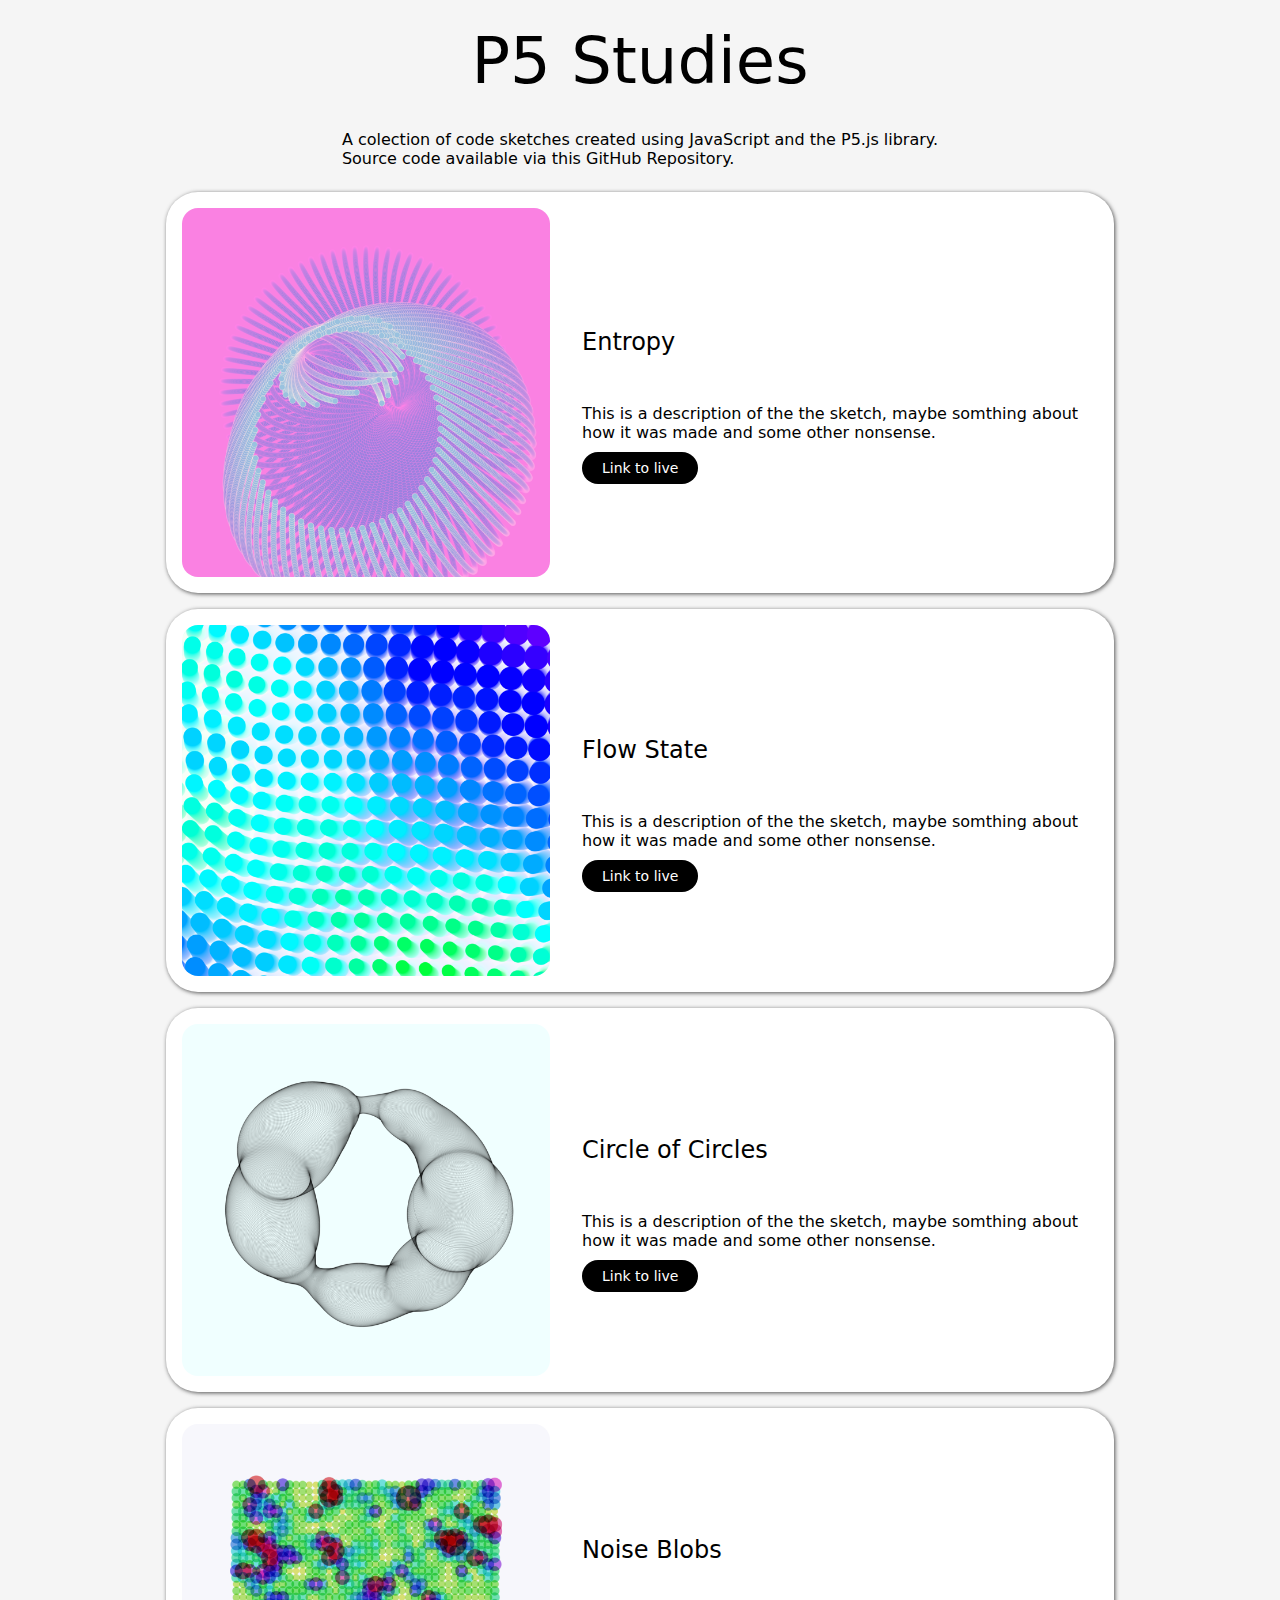
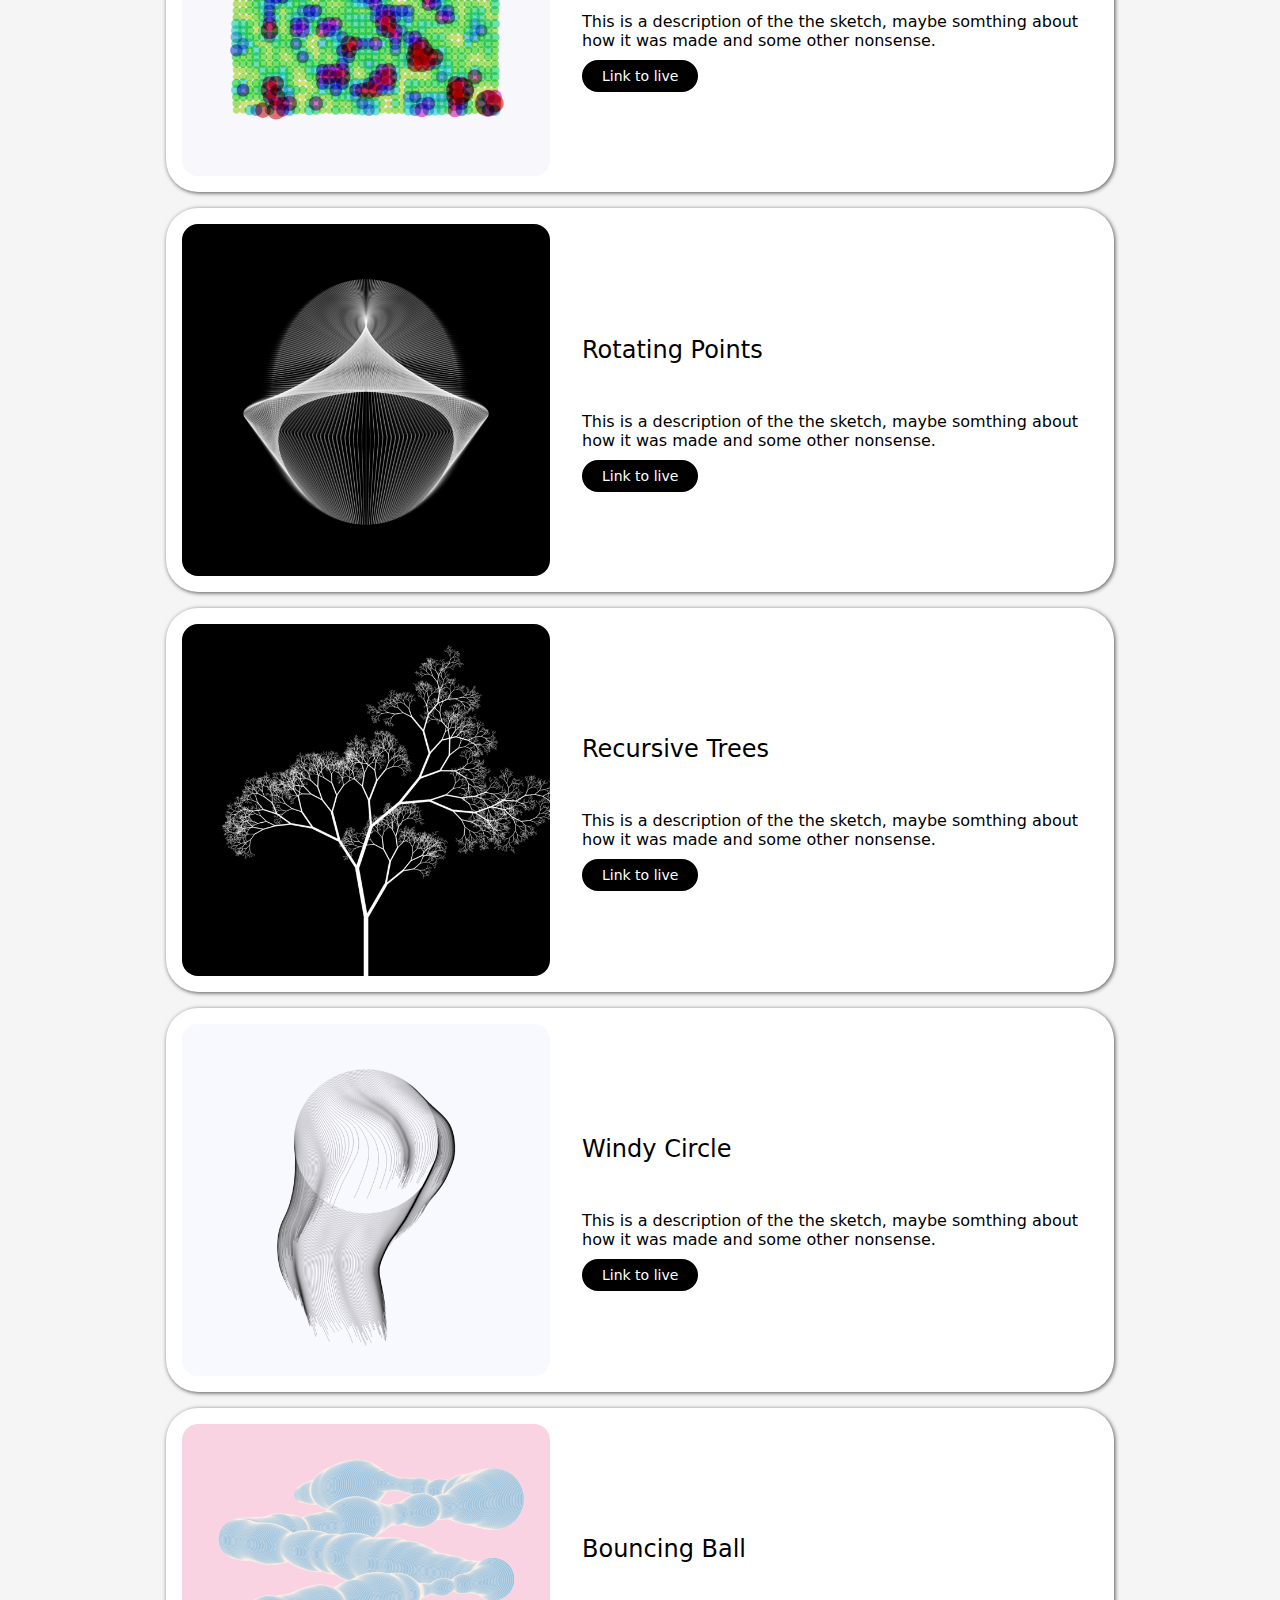
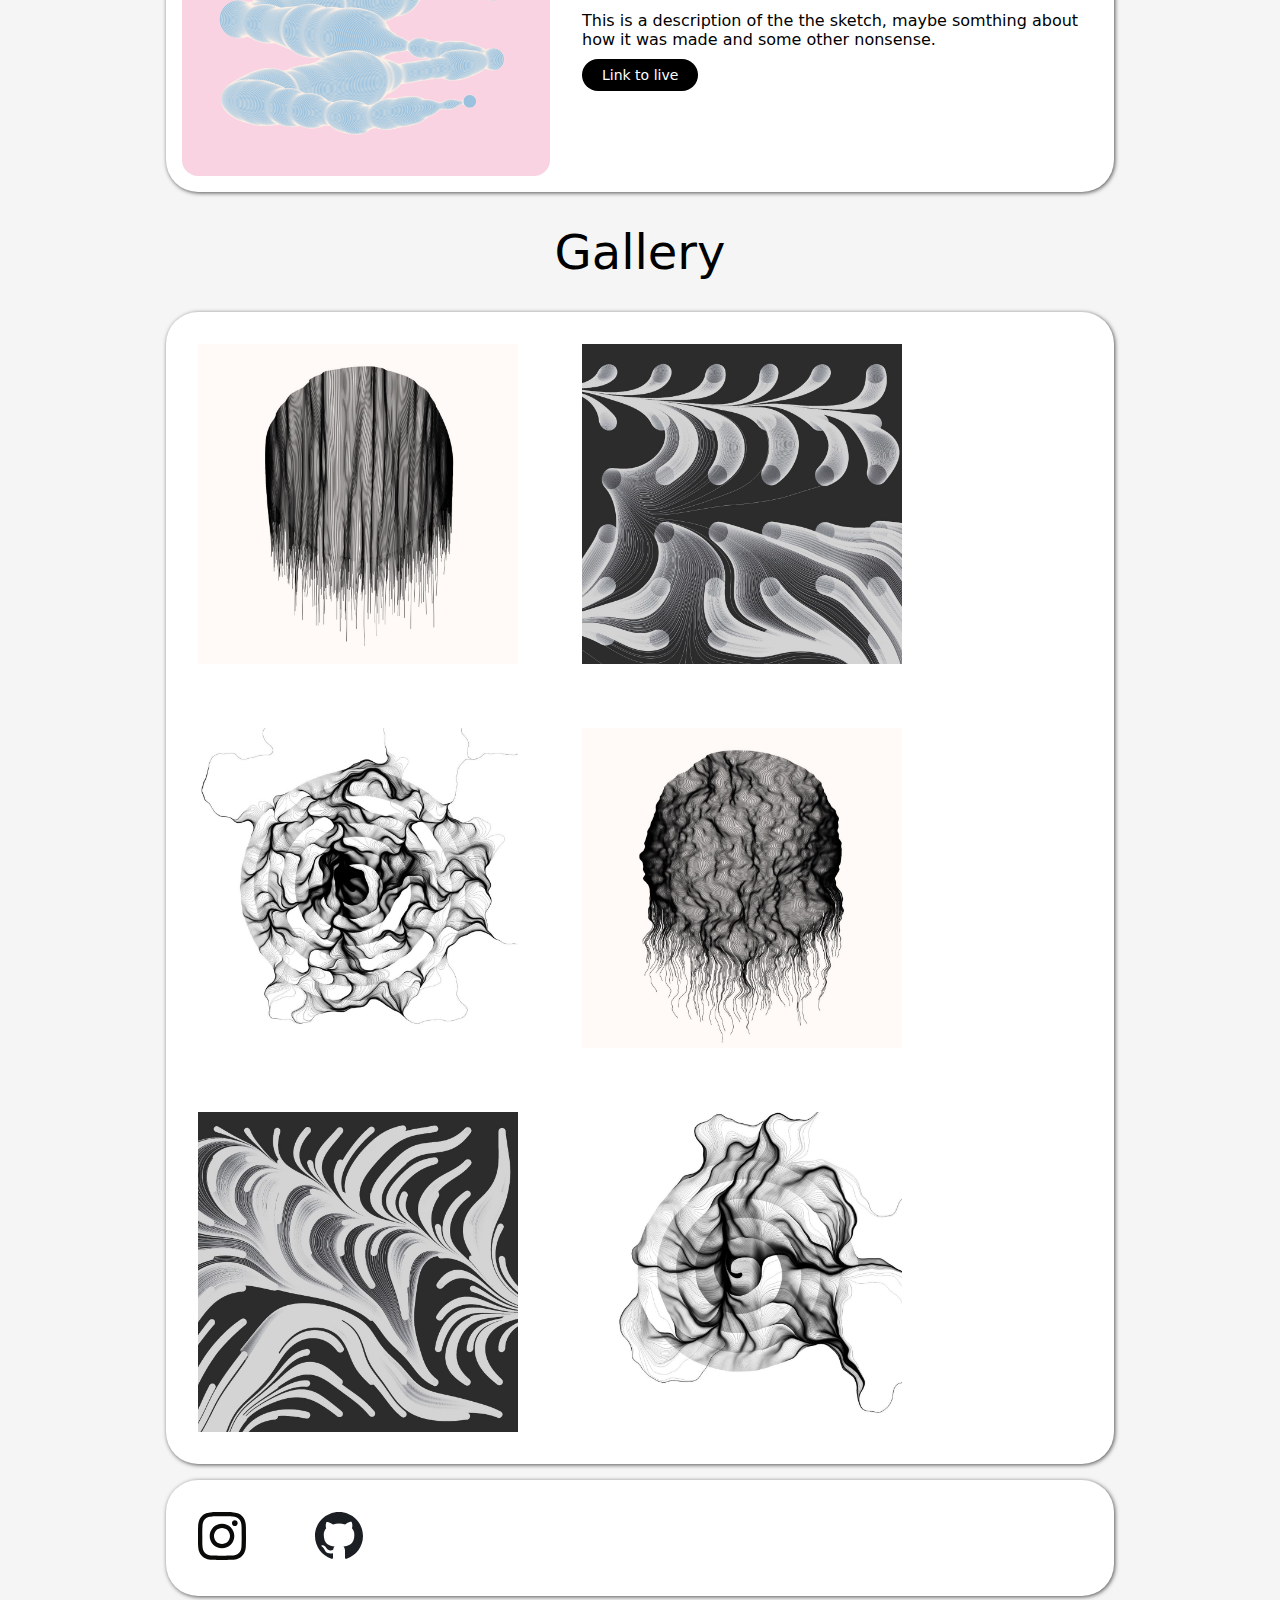
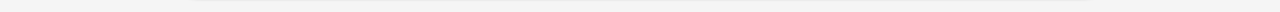
==== index.html @ 68aeca43 "create new sketch and ammend others" ====
<!DOCTYPE html>
<html lang="en">
<head>
    <meta charset="UTF-8">
    <meta http-equiv="X-UA-Compatible" content="IE=edge">
    <meta name="viewport" content="width=device-width, initial-scale=1.0">
    <link rel="stylesheet" href="style.css">
    <title>P5 Sketches</title>
</head>
<body>

    
    <h1>P5 Studies</h1>
    
    <p>A colection of code sketches created using JavaScript and the P5.js library.<br>
    Source code available via this GitHub Repository. </p>
   
    <main>
        <img id="hero-img" src="./images/download.png" alt="">
        <div class="sketch-description">
                <h2>Entropy</h2>
                <p>
                    This is a description of the the sketch, maybe somthing about how it was made and some other nonsense.
                </p>
                <a class="sketch-link" href="gravity/index.html" >Link to live </a>
        </div>
    </main>

    <main>
        <img id="hero-img" src="./images/download (2).png" alt="">
        <div class="sketch-description">
                <h2>Flow State</h2>
                <p>
                    This is a description of the the sketch, maybe somthing about how it was made and some other nonsense.
                </p>
                <a class="sketch-link" href="sea-of-spots/index.html" >Link to live </a>
        </div>
    </main>

    <main>
        <img id="hero-img" src="./images/download (8).png" alt="">
        <div class="sketch-description">
            <h2>Circle of Circles</h2>
            <p>
                This is a description of the the sketch, maybe somthing about how it was made and some other nonsense.
            </p>
            <a class="sketch-link" href="circle of circles/index.html">Link to live </a>
        </div>
    </main>

    <main>
        <img id="hero-img" src="./images/download (3).png" alt="">
        <div class="sketch-description">
            <h2>Noise Blobs</h2>
            <p>
                This is a description of the the sketch, maybe somthing about how it was made and some other nonsense.
            </p>
            <a class="sketch-link" href="colorful-noise-blobs/index.html">Link to live </a>
        </div>
    </main>

    <main>
        <img id="hero-img" src="./images/download (4).png" alt="">
        <div class="sketch-description">
            <h2>Rotating Points</h2>
            <p>
                This is a description of the the sketch, maybe somthing about how it was made and some other nonsense.
            </p>
            <a class="sketch-link" href="newthing/index.html">Link to live </a>
        </div>
    </main>

    <main>
        <img id="hero-img" src="./images/download (5).png" alt="">
        <div class="sketch-description">
            <h2>Recursive Trees</h2>
            <p>
                This is a description of the the sketch, maybe somthing about how it was made and some other nonsense.
            </p>
            <a class="sketch-link" href="recursion/index.html">Link to live </a>
        </div>
    </main>

    <main>
        <img id="hero-img" src="./images/download (6).png" alt="">
        <div class="sketch-description">
            <h2>Windy Circle</h2>
            <p>
                This is a description of the the sketch, maybe somthing about how it was made and some other nonsense.
            </p>
            <a class="sketch-link" href="windy circle/index.html">Link to live </a>
        </div>
    </main>

    <main>
        <img id="hero-img" src="./images/download (7).png" alt="">
        <div class="sketch-description">
            <h2>Bouncing Ball</h2>
            <p>
                This is a description of the the sketch, maybe somthing about how it was made and some other nonsense.
            </p>
            <a class="sketch-link" href="bouncing-ball/index.html">Link to live </a>
        </div>
    </main>

    <h2 style="font-size: 3em; margin: 0.5em;">Gallery</h2>
    <main id="gallery">
        
        <img class="gallery-img" src="./images/7.jpg" alt="">
        <img class="gallery-img" src="./images/2.jpg" alt="">
        <img class="gallery-img" src="./images/8.jpg" alt="">
        <img class="gallery-img" src="./images/5.jpg" alt="">
        <img class="gallery-img" src="./images/1.jpg" alt="">
        <img class="gallery-img" src="./images/9.jpg" alt="">
        
    </main>

    <main>
        <div id="social-links">
            <img src = "images/insta.svg" onclick="window.location.href='https://www.instagram.com/end.shape';">
            <img src = "images/github.svg" onclick="window.location.href='https://github.com/FisherTom';">
        </div>
    </main>
        
</html>
---- style.css ----
html, body {
  font-family: system-ui, -apple-system, BlinkMacSystemFont, 'Segoe UI', Roboto, Oxygen, Ubuntu, Cantarell, 'Open Sans', 'Helvetica Neue', sans-serif;
  background-color: whitesmoke;
  display: flex;
  flex-direction: column;
  align-items: center;
  box-sizing: border-box;
}

h1{
  font-size: 4em;
  margin: 0.25em;
  font-weight: normal;
}

h2{
  font-weight: lighter;
  font-size: x-large;
  margin-bottom: 2em;
}

header{
display: flex;
flex-direction: column;
align-items: center;
text-align: center;
}

main{
  flex: 1;
  display: flex;
  align-items: center;
  flex-wrap: wrap;
  background-color: rgb(255, 255, 255);
  margin: 0.5em;
  border-radius: 2em;
  width: 75%;
  box-shadow: 1px 1px 4px 0px #535353;
}

main:hover{
  box-shadow: 3px 3px 8px 0px #535353;
}

.sketch-description{
margin: 1em;
flex: 1;
min-width: 150px;
}

#page-intro{
margin: 2em;
}

.gallery-img{
  width: 20em;
  /* margin: 3em; */
}

#hero-img{
width: 23em;
border-radius: 1em;
margin: 1em;
}

#gallery>img{
  margin: 2em;
}

#sketch-menu{
  margin: 3em;
  margin-left: 0;
}

.sketch-menu-item, a{
  font-size: x-large;
  font-weight: 300;
  text-decoration: none;
  color: black
}

.sketch-menu-item{
  text-decoration: none;
  color: rgb(255, 0, 221)
}

#social-links>img{
  width: 3em;
  margin: 2em;
}

.sketch-link {
  padding: 8px;
  padding-right: 20px;
  padding-left: 20px;
  border-radius: 20px;

  color: #ffffff;
  font-size: 14px;
  background: #000000;
  text-decoration: none;
  margin-top: 20px;
}

.sketch-link:hover {
  background: #ff14ff;
  border-color: #ff14ff ;
  text-decoration: none;
}
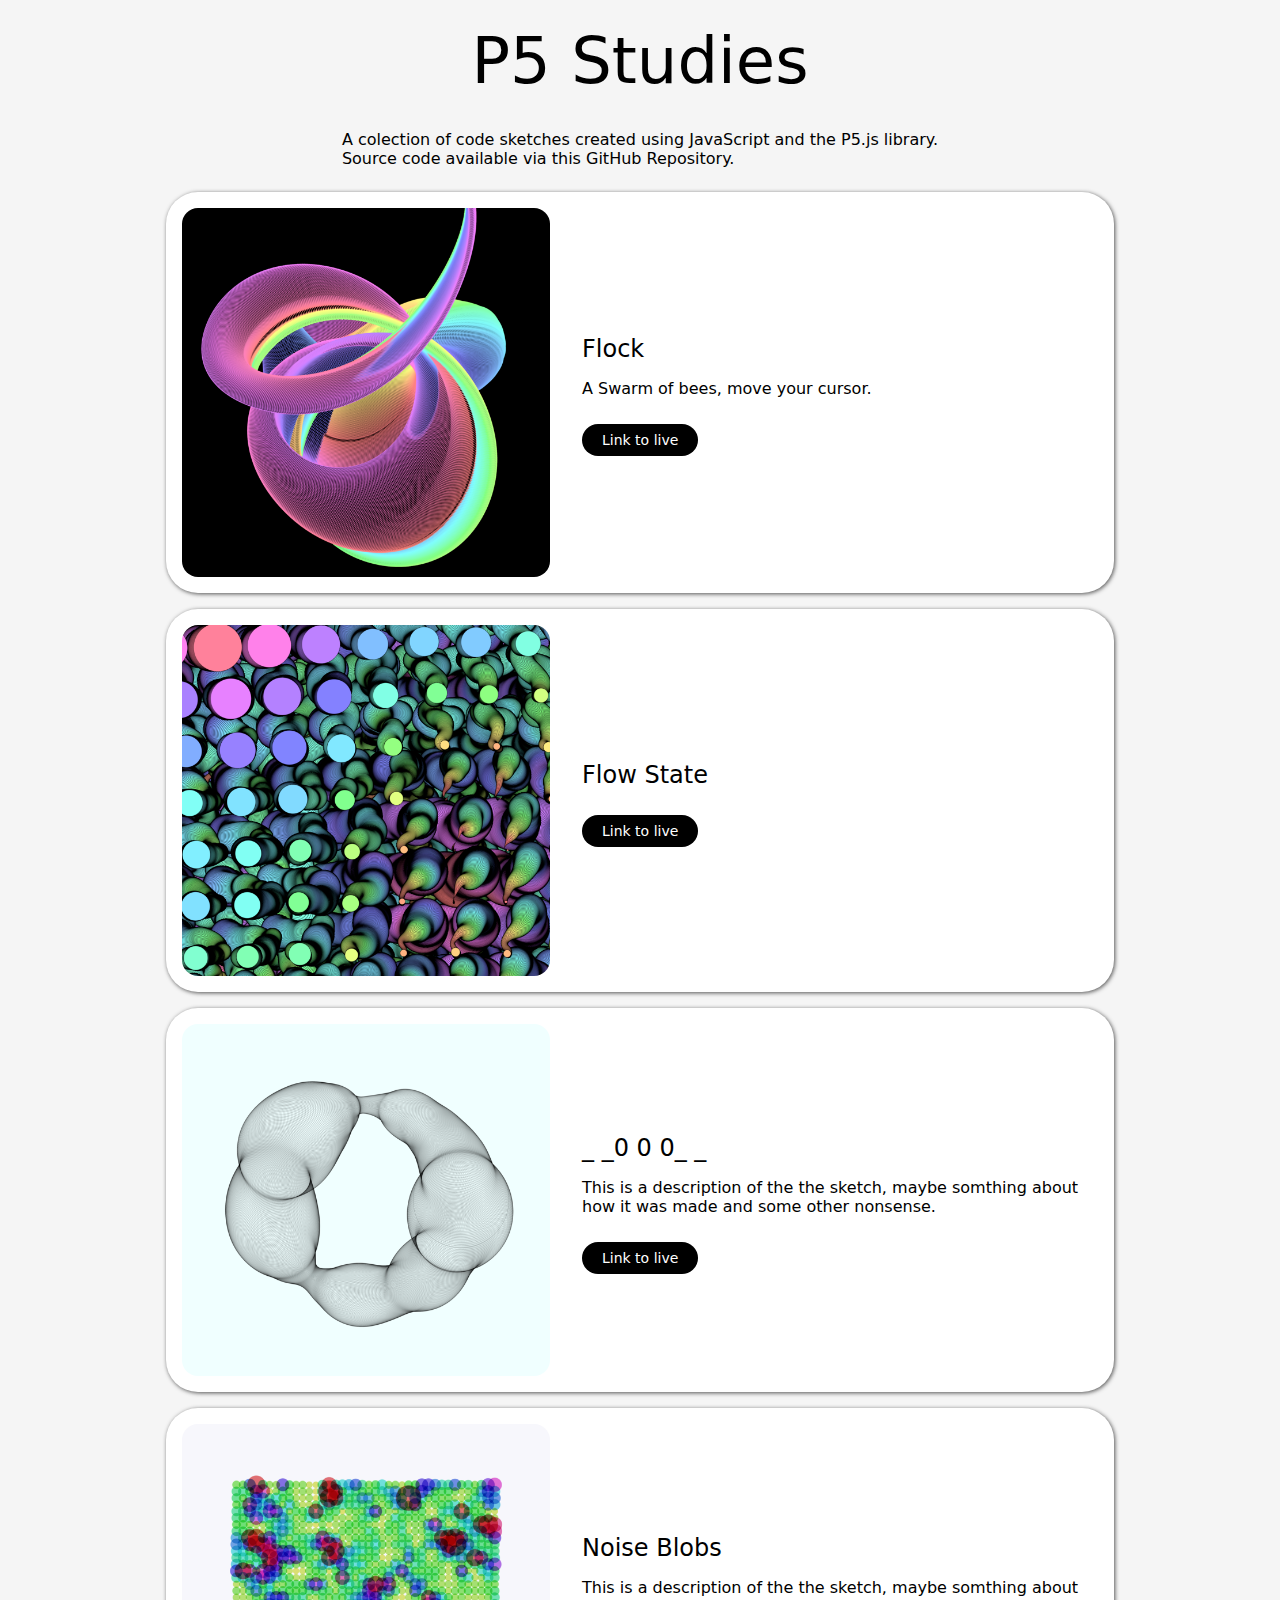
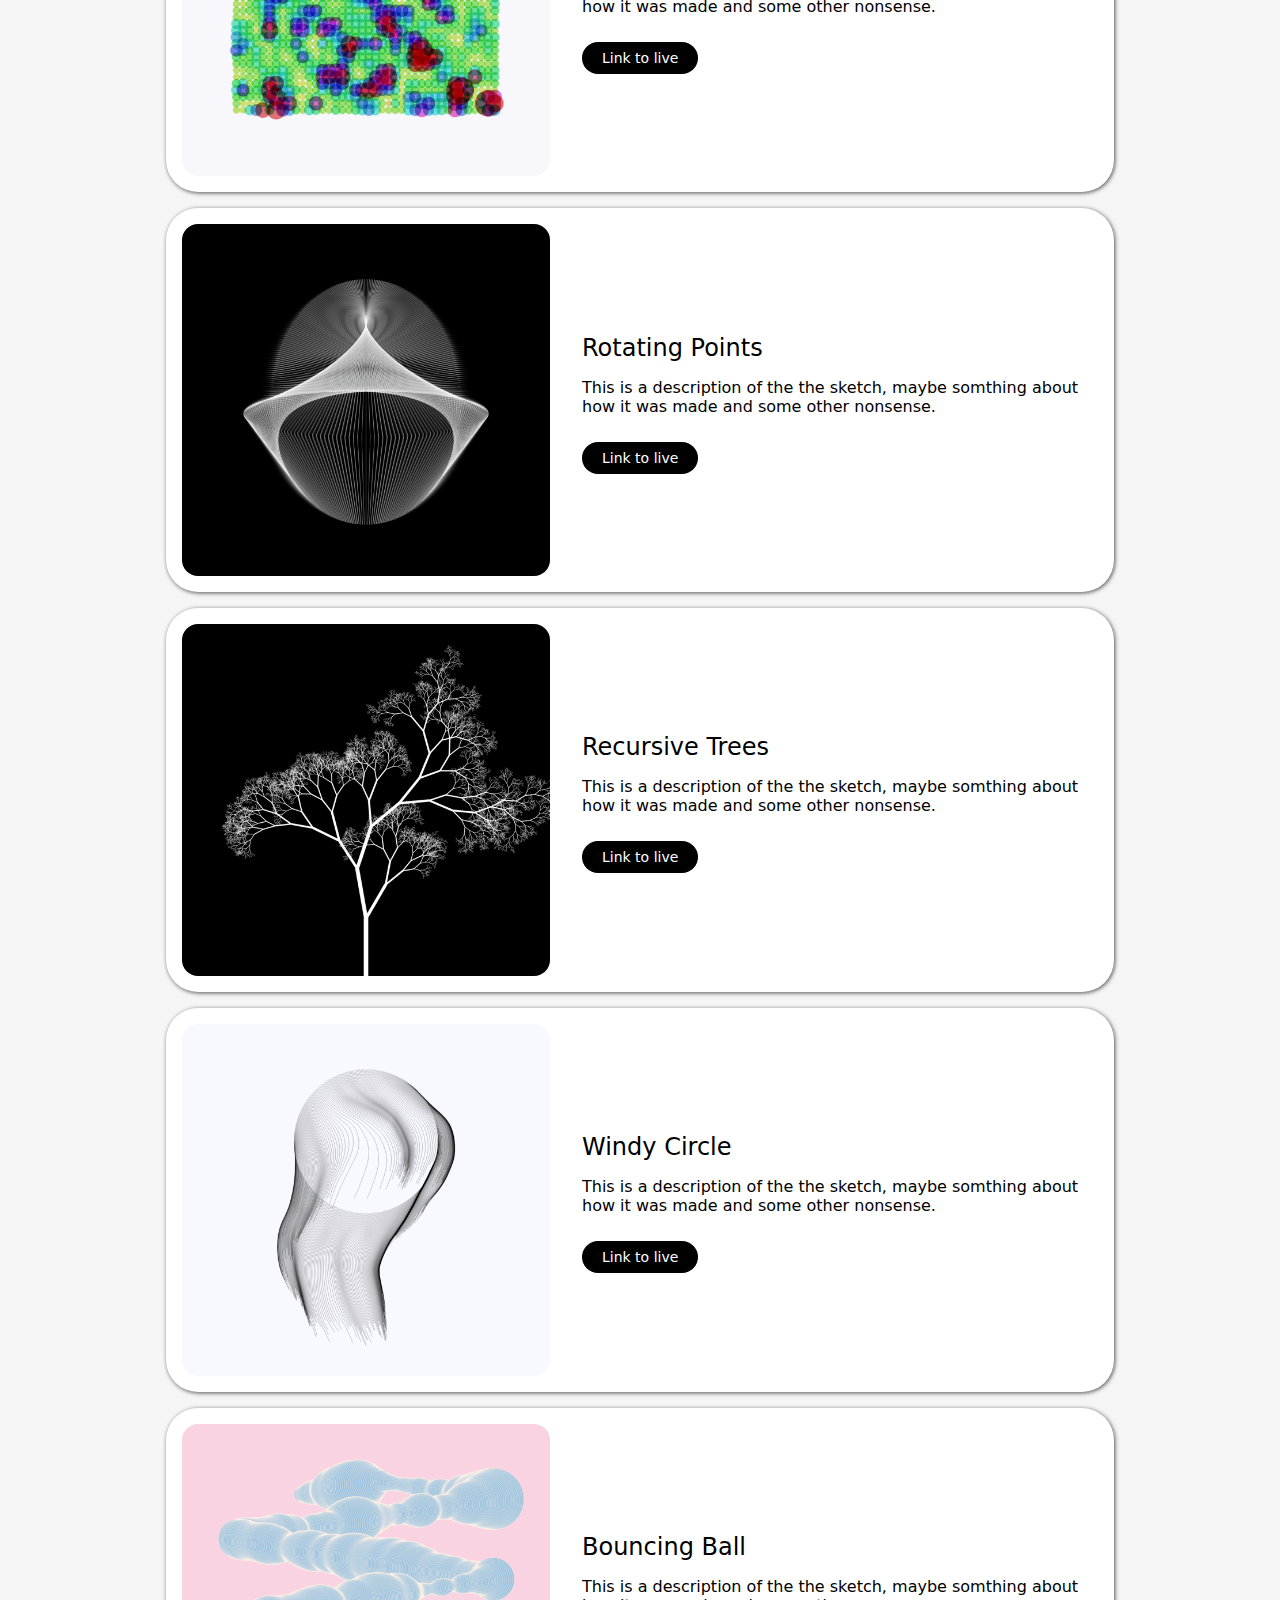
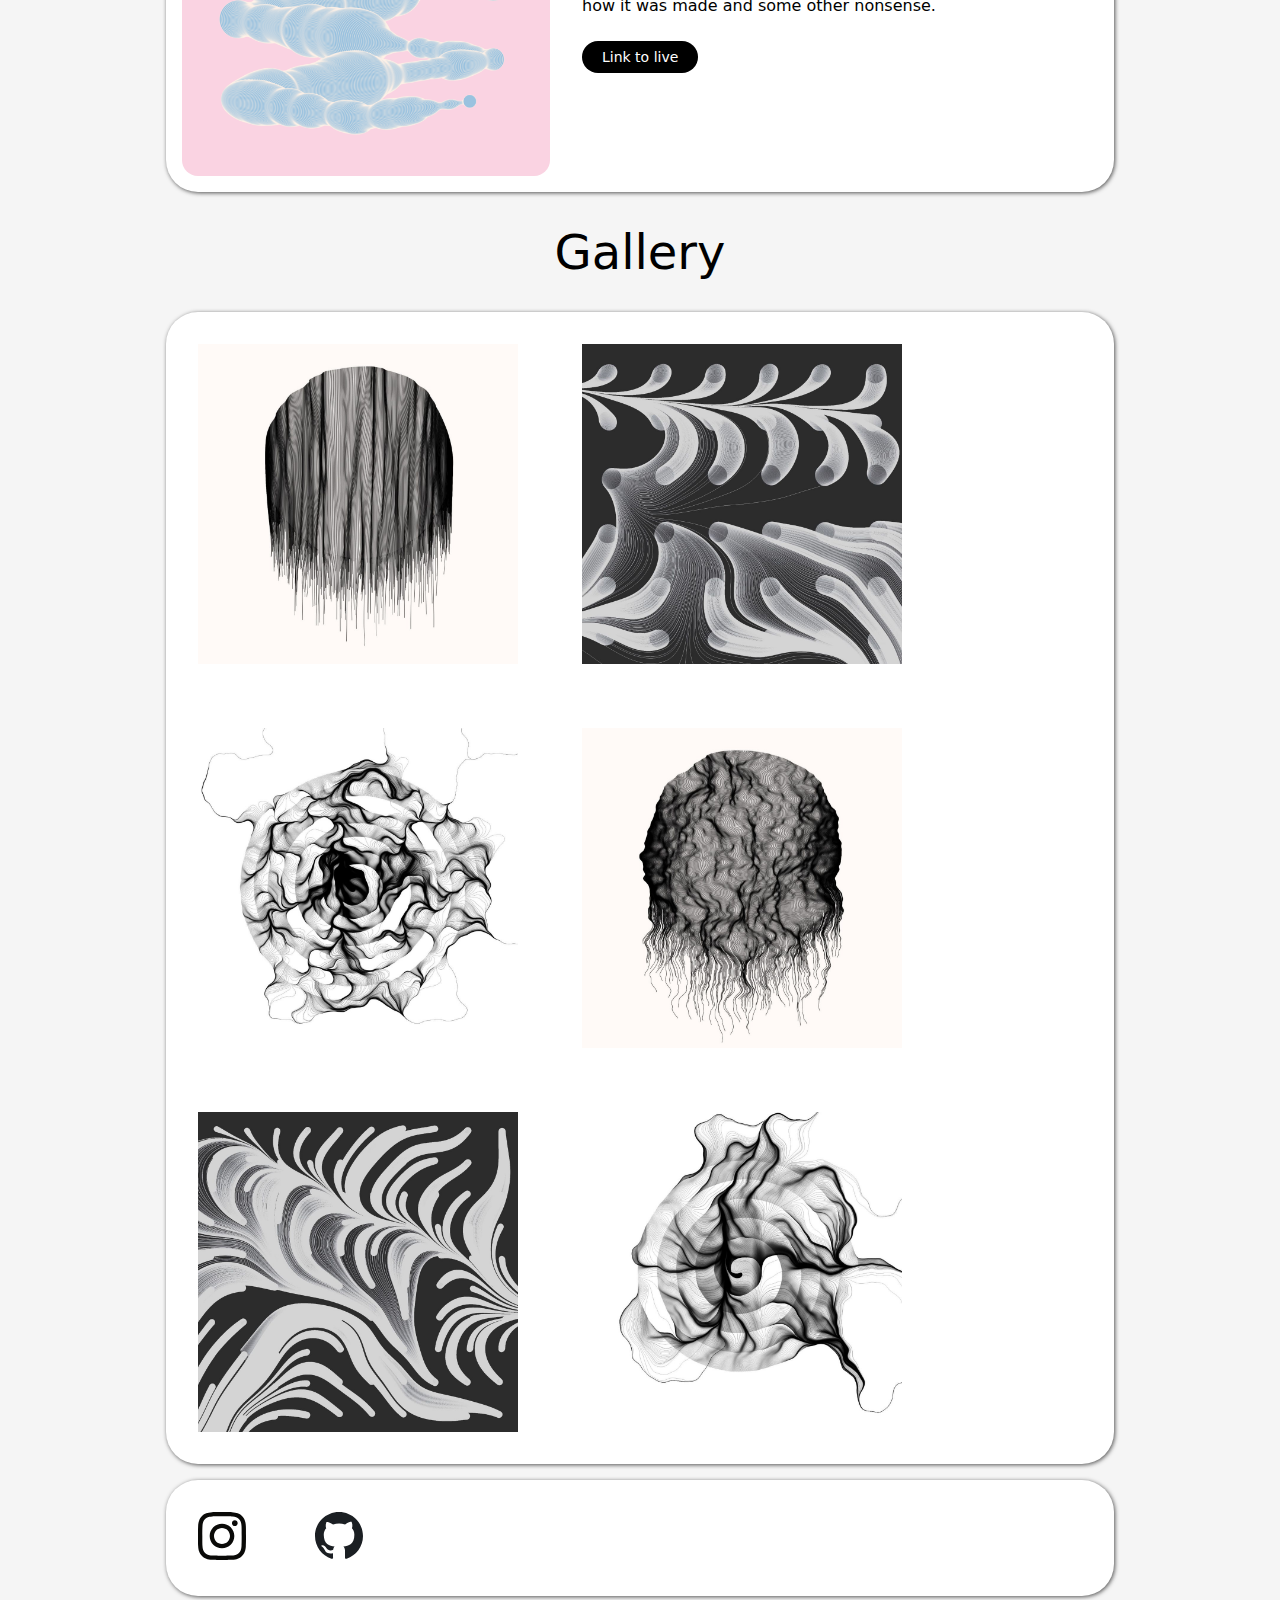
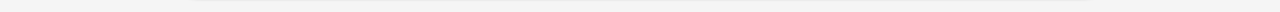
==== commit c3e97289: "sketch improvments" ====
--- a/index.html
+++ b/index.html
@@ -16,22 +16,22 @@
     Source code available via this GitHub Repository. </p>
    
     <main>
-        <img id="hero-img" src="./images/download.png" alt="">
+        <img id="hero-img" src="./images/download (1).png" alt="">
         <div class="sketch-description">
-                <h2>Entropy</h2>
+                <h2>Flock</h2>
                 <p>
-                    This is a description of the the sketch, maybe somthing about how it was made and some other nonsense.
+                    A Swarm of bees, move your cursor.
                 </p>
                 <a class="sketch-link" href="gravity/index.html" >Link to live </a>
         </div>
     </main>
 
     <main>
-        <img id="hero-img" src="./images/download (2).png" alt="">
+        <img id="hero-img" src="./images/download (9).png" alt="">
         <div class="sketch-description">
                 <h2>Flow State</h2>
                 <p>
-                    This is a description of the the sketch, maybe somthing about how it was made and some other nonsense.
+                    
                 </p>
                 <a class="sketch-link" href="sea-of-spots/index.html" >Link to live </a>
         </div>
@@ -40,7 +40,7 @@
     <main>
         <img id="hero-img" src="./images/download (8).png" alt="">
         <div class="sketch-description">
-            <h2>Circle of Circles</h2>
+            <h2> _ _0 0 0_ _</h2>
             <p>
                 This is a description of the the sketch, maybe somthing about how it was made and some other nonsense.
             </p>
--- a/style.css
+++ b/style.css
@@ -16,7 +16,8 @@
 h2{
   font-weight: lighter;
   font-size: x-large;
-  margin-bottom: 2em;
+  margin: 0;
+  
 }
 
 header{
@@ -46,6 +47,11 @@
 margin: 1em;
 flex: 1;
 min-width: 150px;
+}
+
+.sketch-description>p{
+  margin-top: 1em;
+  margin-bottom: 2em;
 }
 
 #page-intro{
@@ -99,7 +105,7 @@
   font-size: 14px;
   background: #000000;
   text-decoration: none;
-  margin-top: 20px;
+  
 }
 
 .sketch-link:hover {
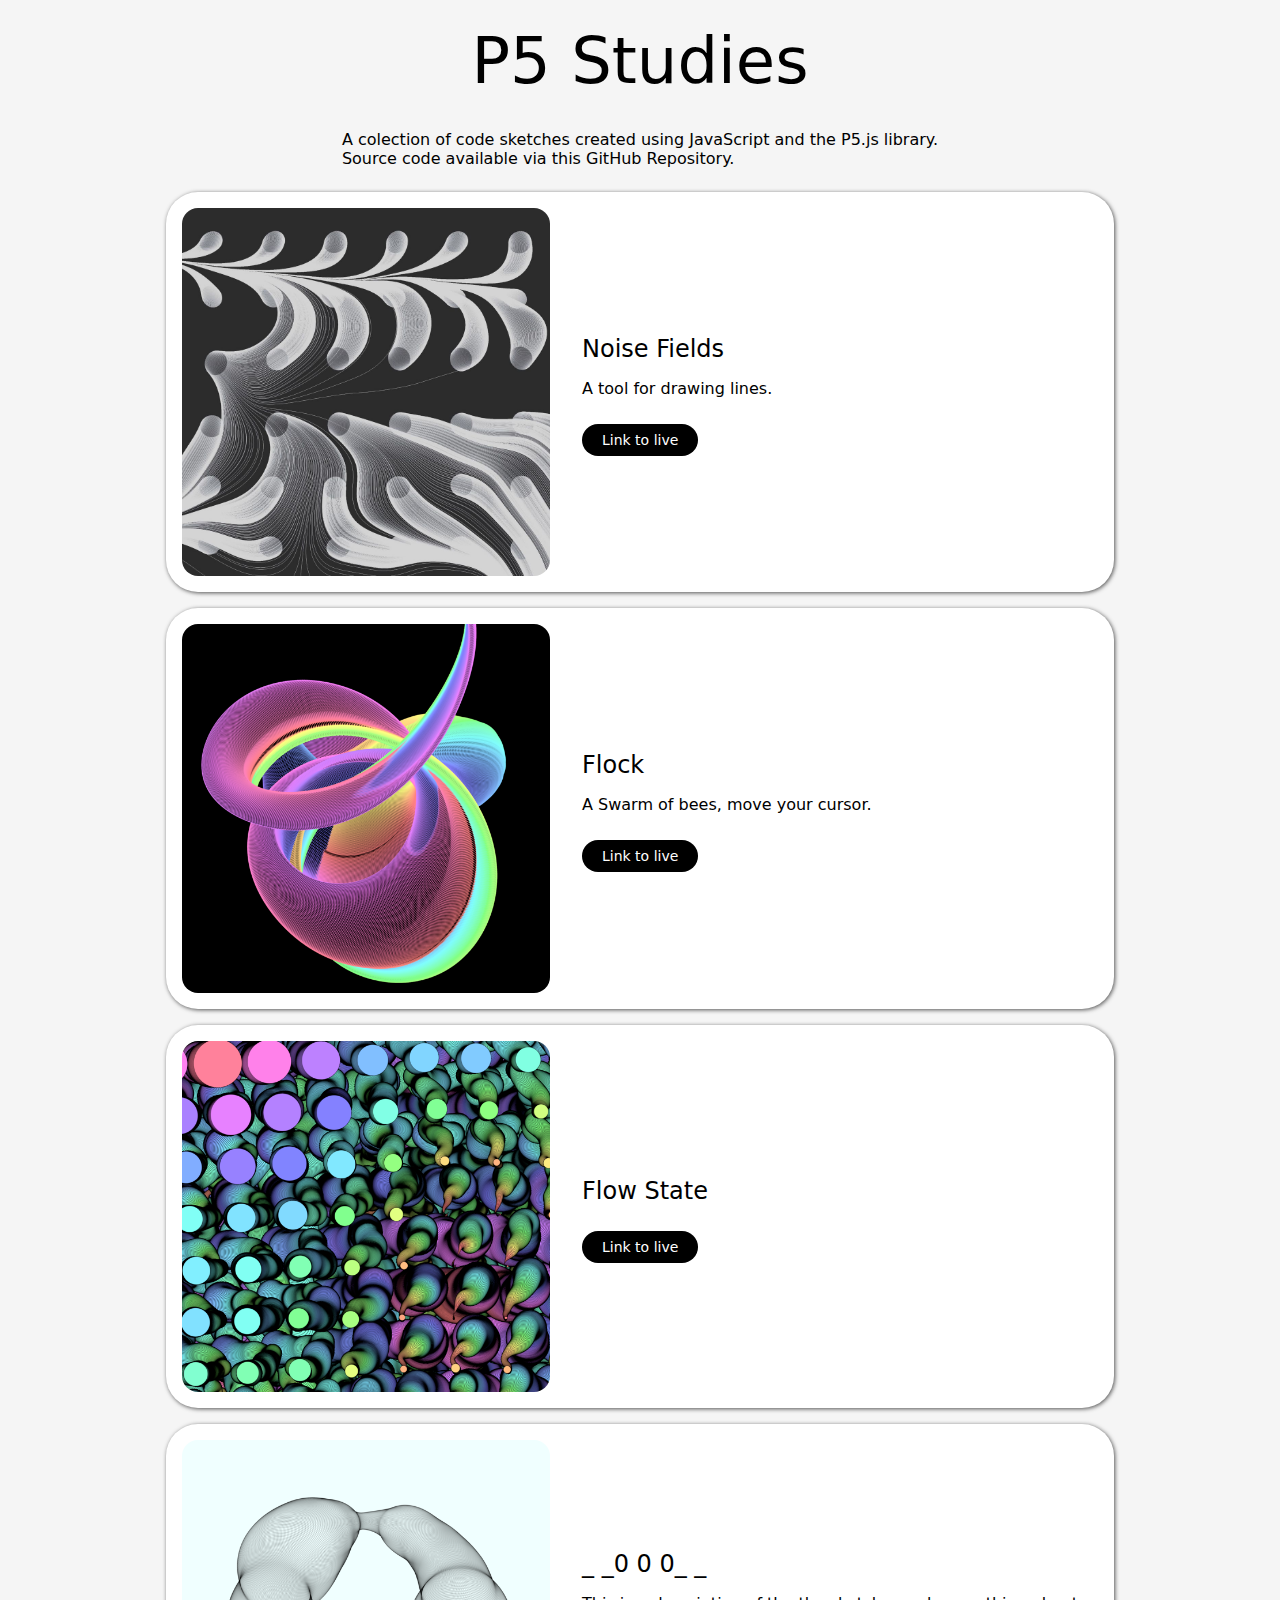
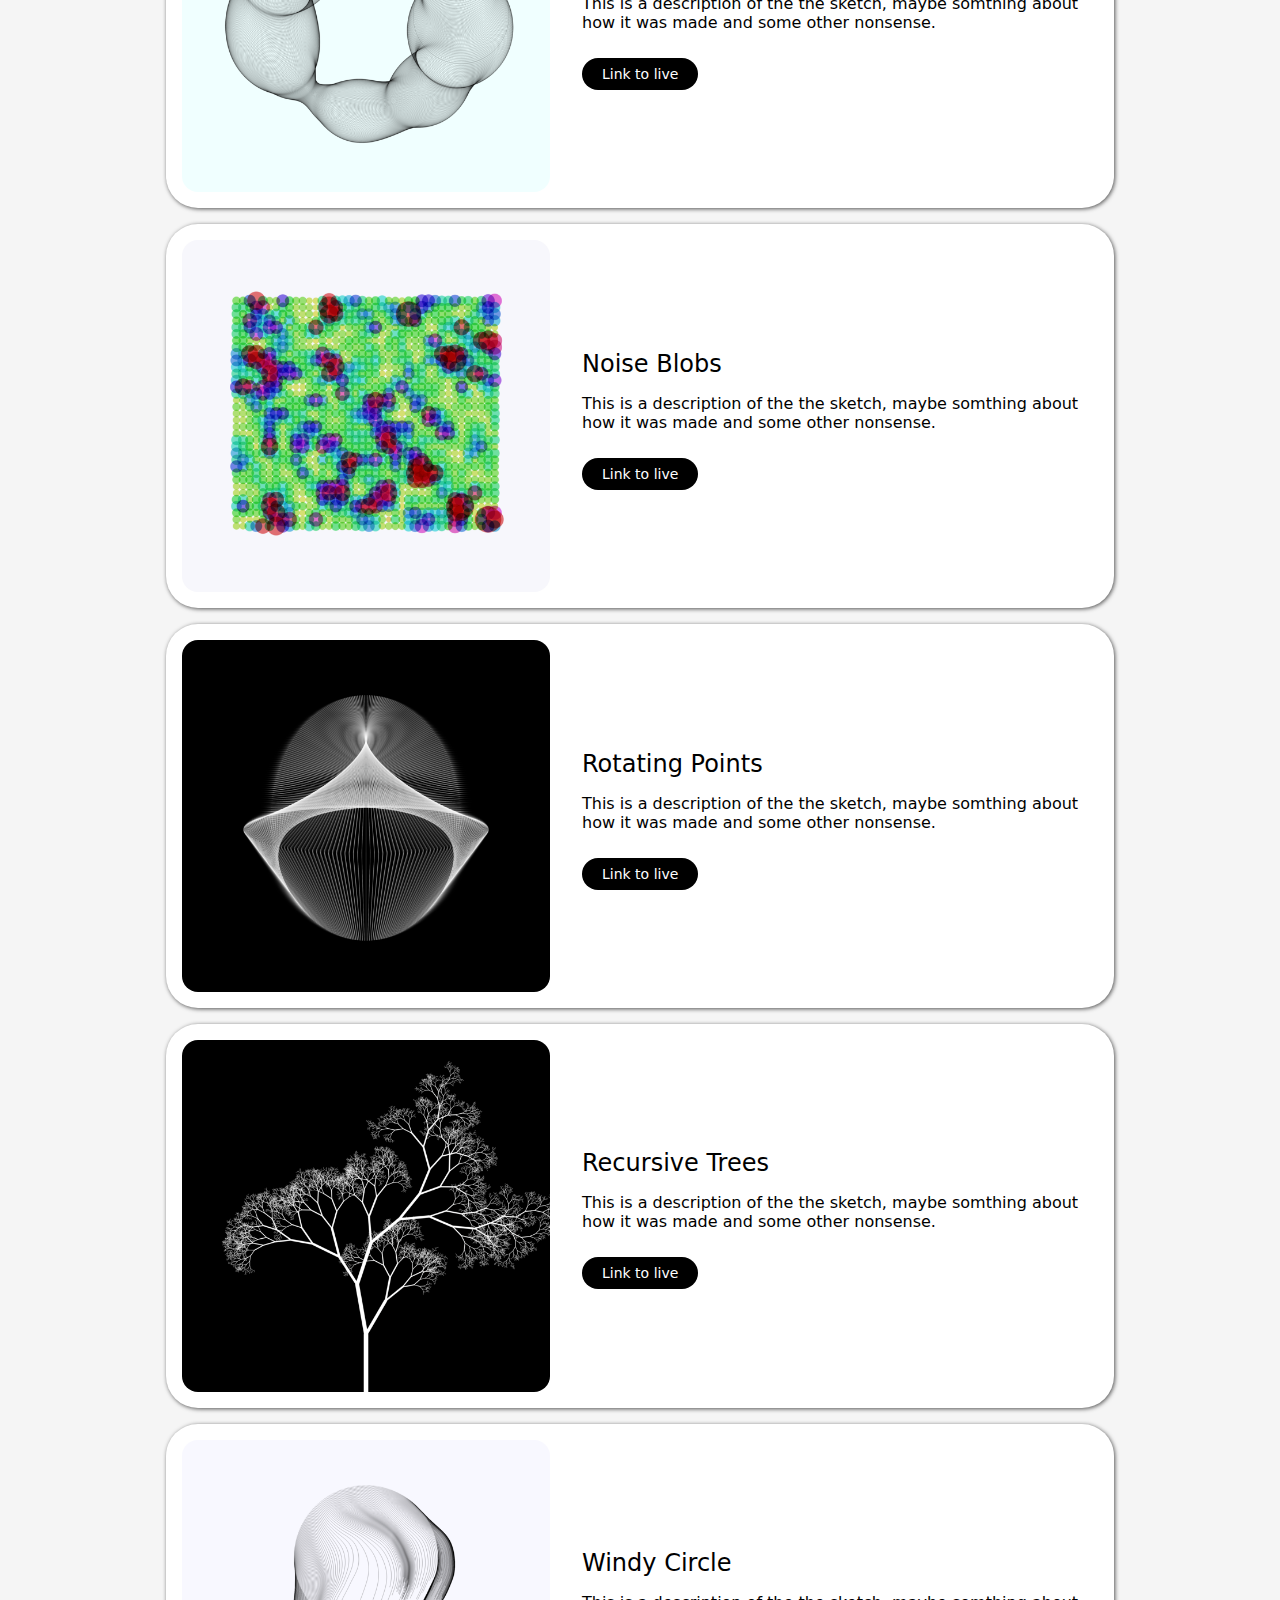
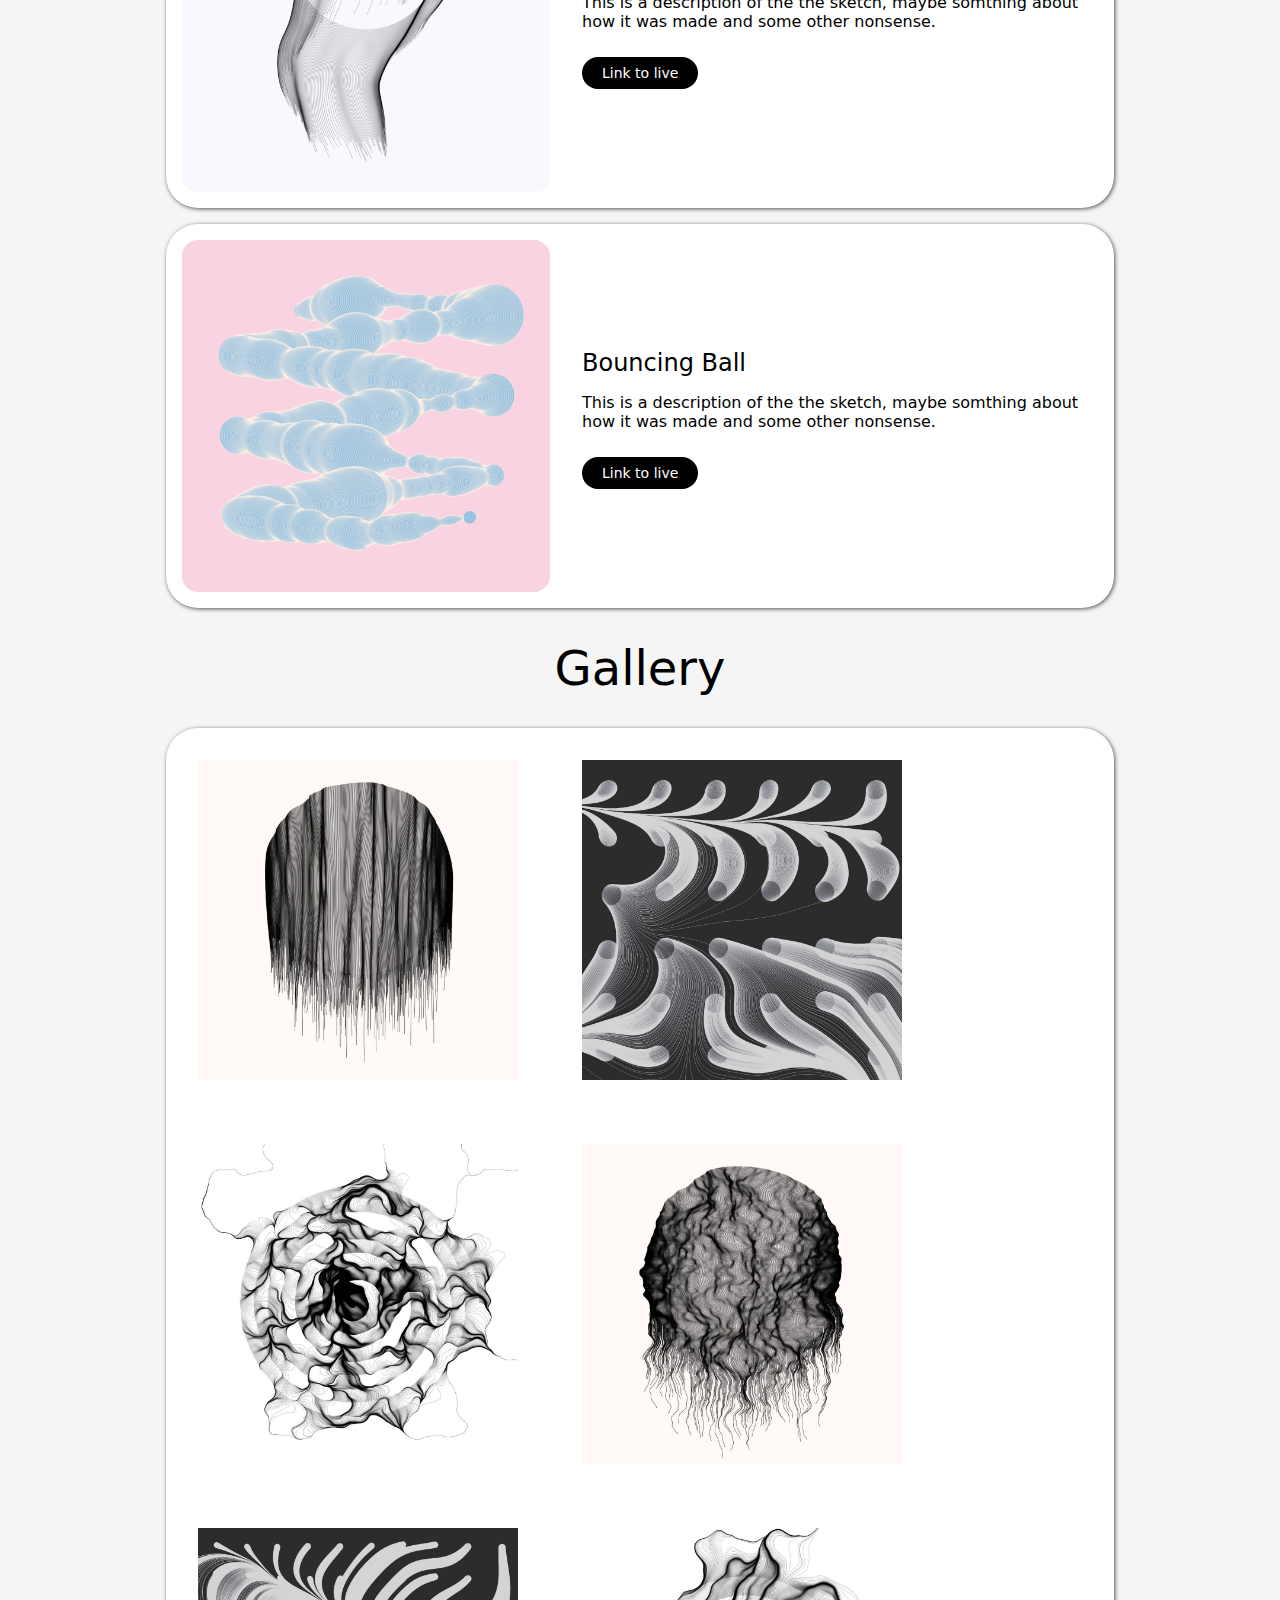
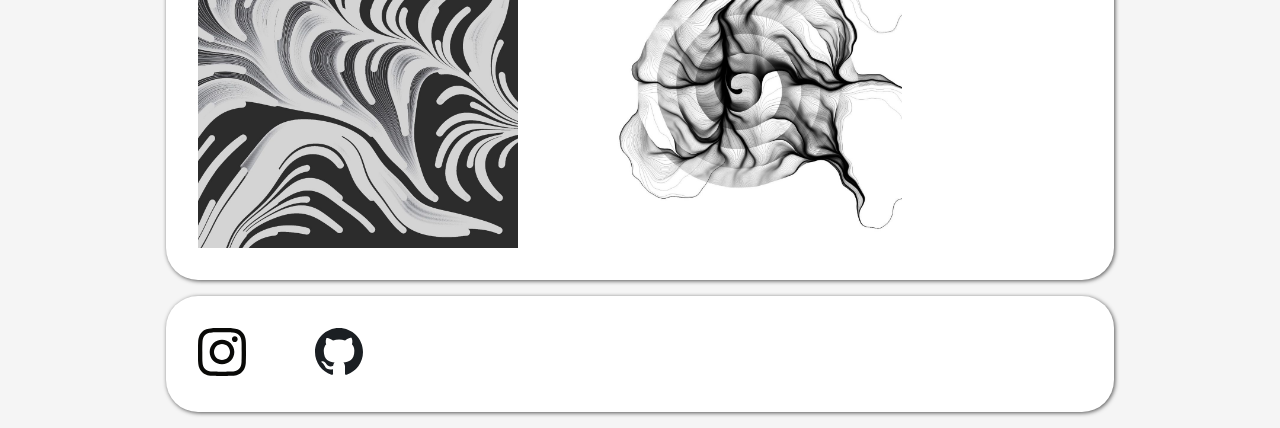
==== commit e172bd52: "sketch improvments" ====
--- a/index.html
+++ b/index.html
@@ -14,6 +14,17 @@
     
     <p>A colection of code sketches created using JavaScript and the P5.js library.<br>
     Source code available via this GitHub Repository. </p>
+
+    <main>
+        <img id="hero-img" src="./images/2.jpg" alt="">
+        <div class="sketch-description">
+                <h2>Noise Fields</h2>
+                <p>
+                    A tool for drawing lines.
+                </p>
+                <a class="sketch-link" href="noise fields/index.html" >Link to live </a>
+        </div>
+    </main>
    
     <main>
         <img id="hero-img" src="./images/download (1).png" alt="">
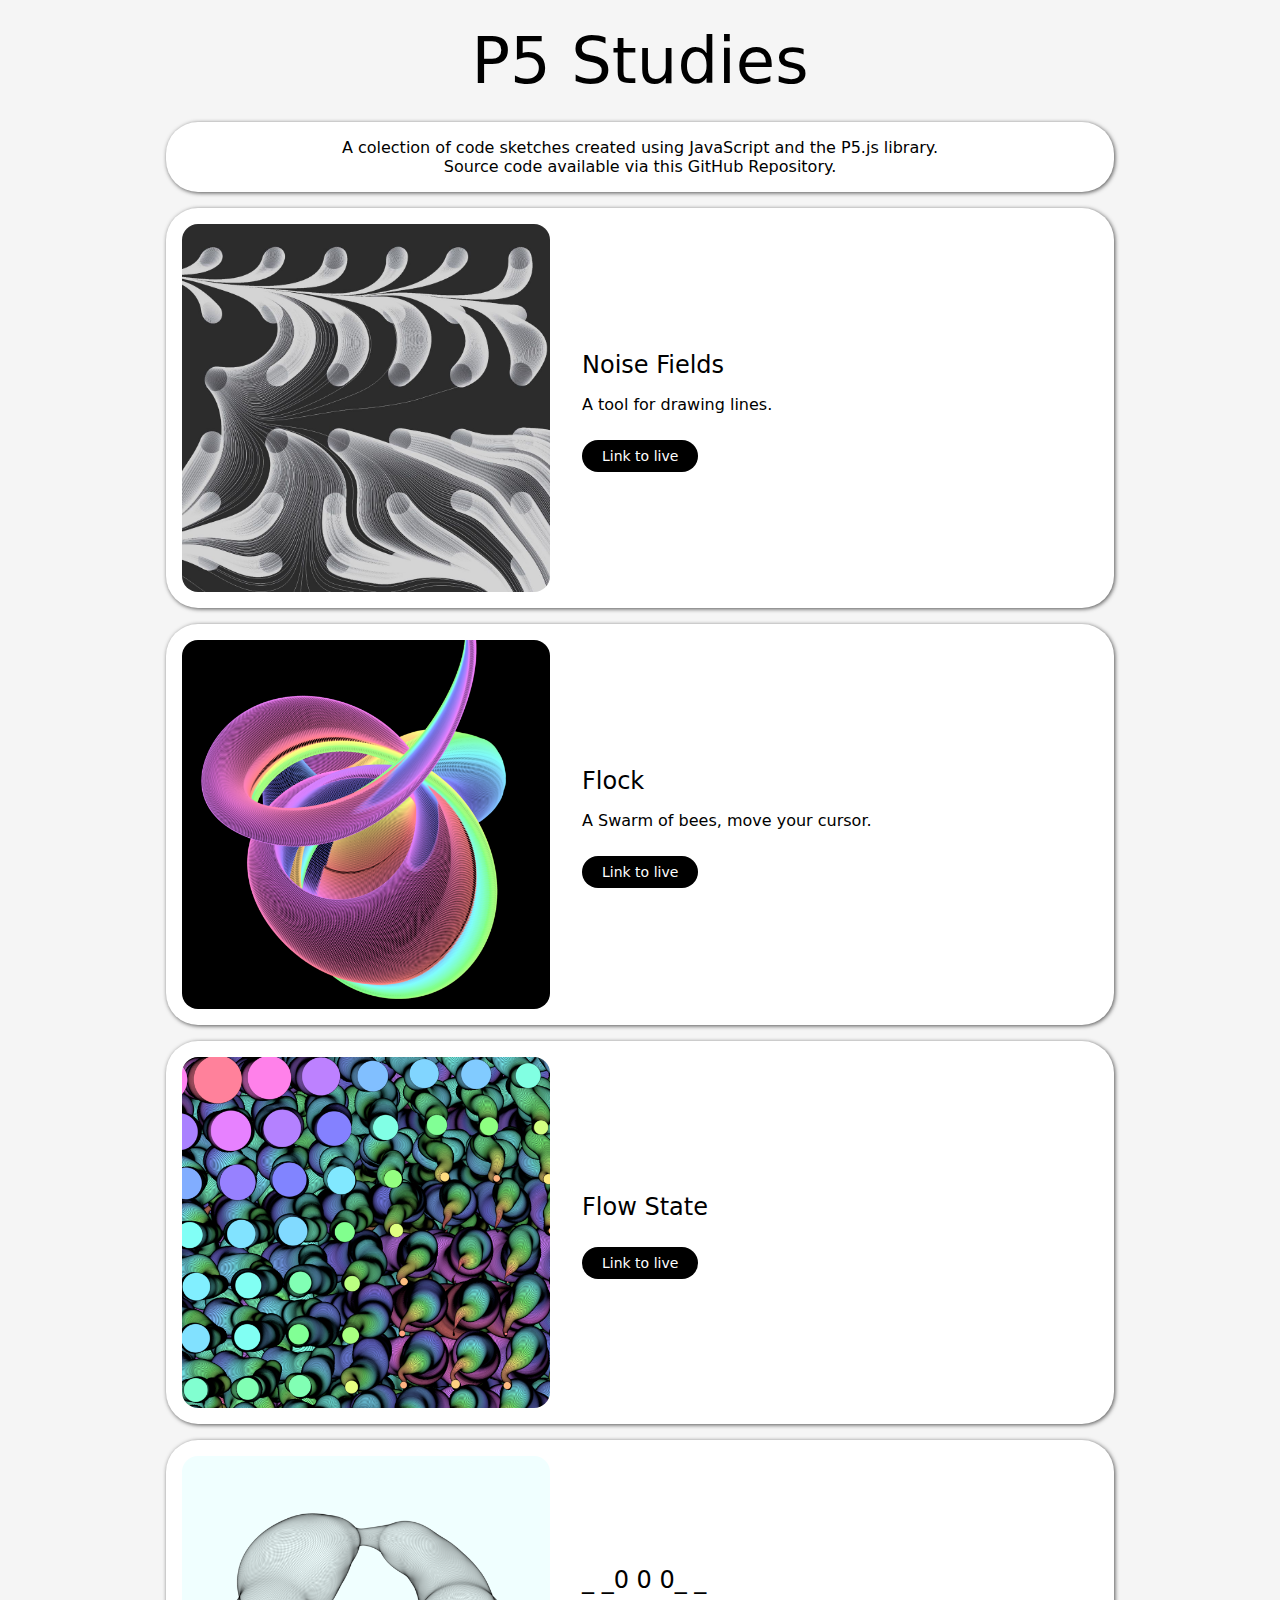
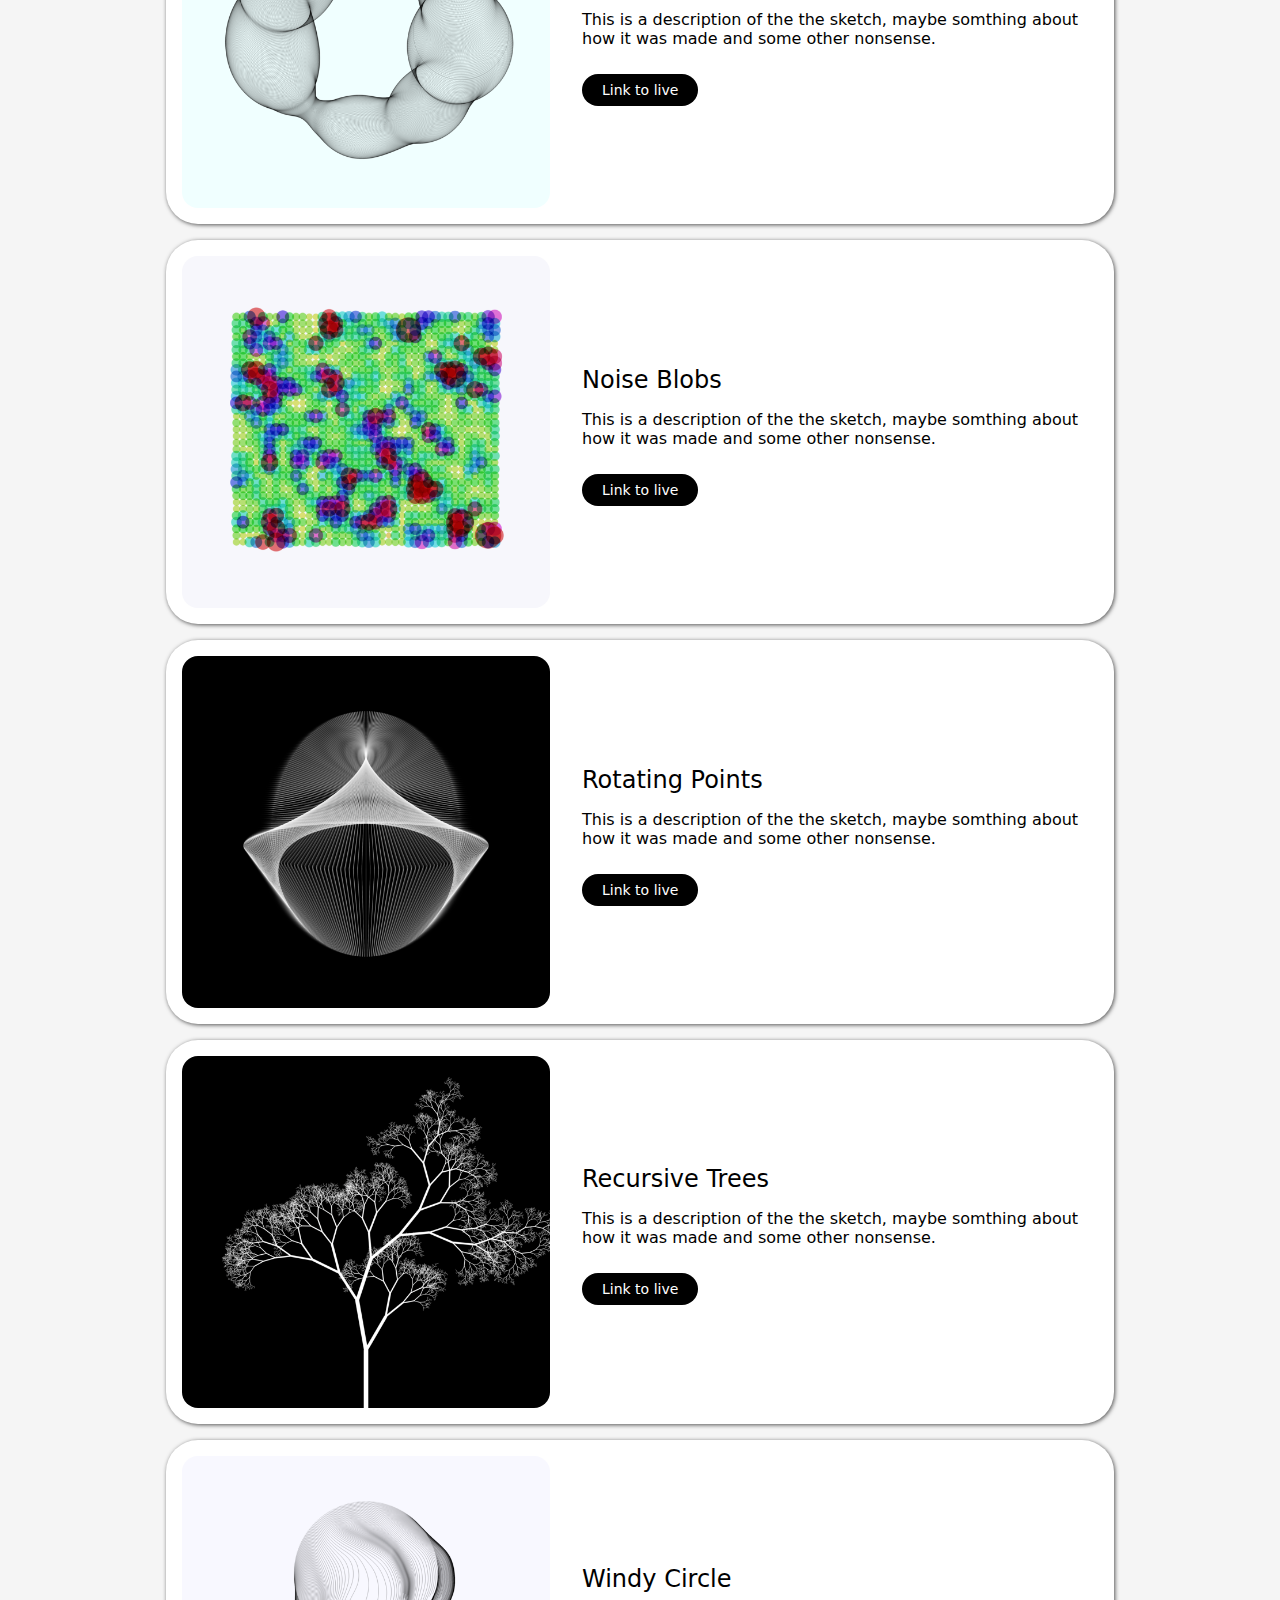
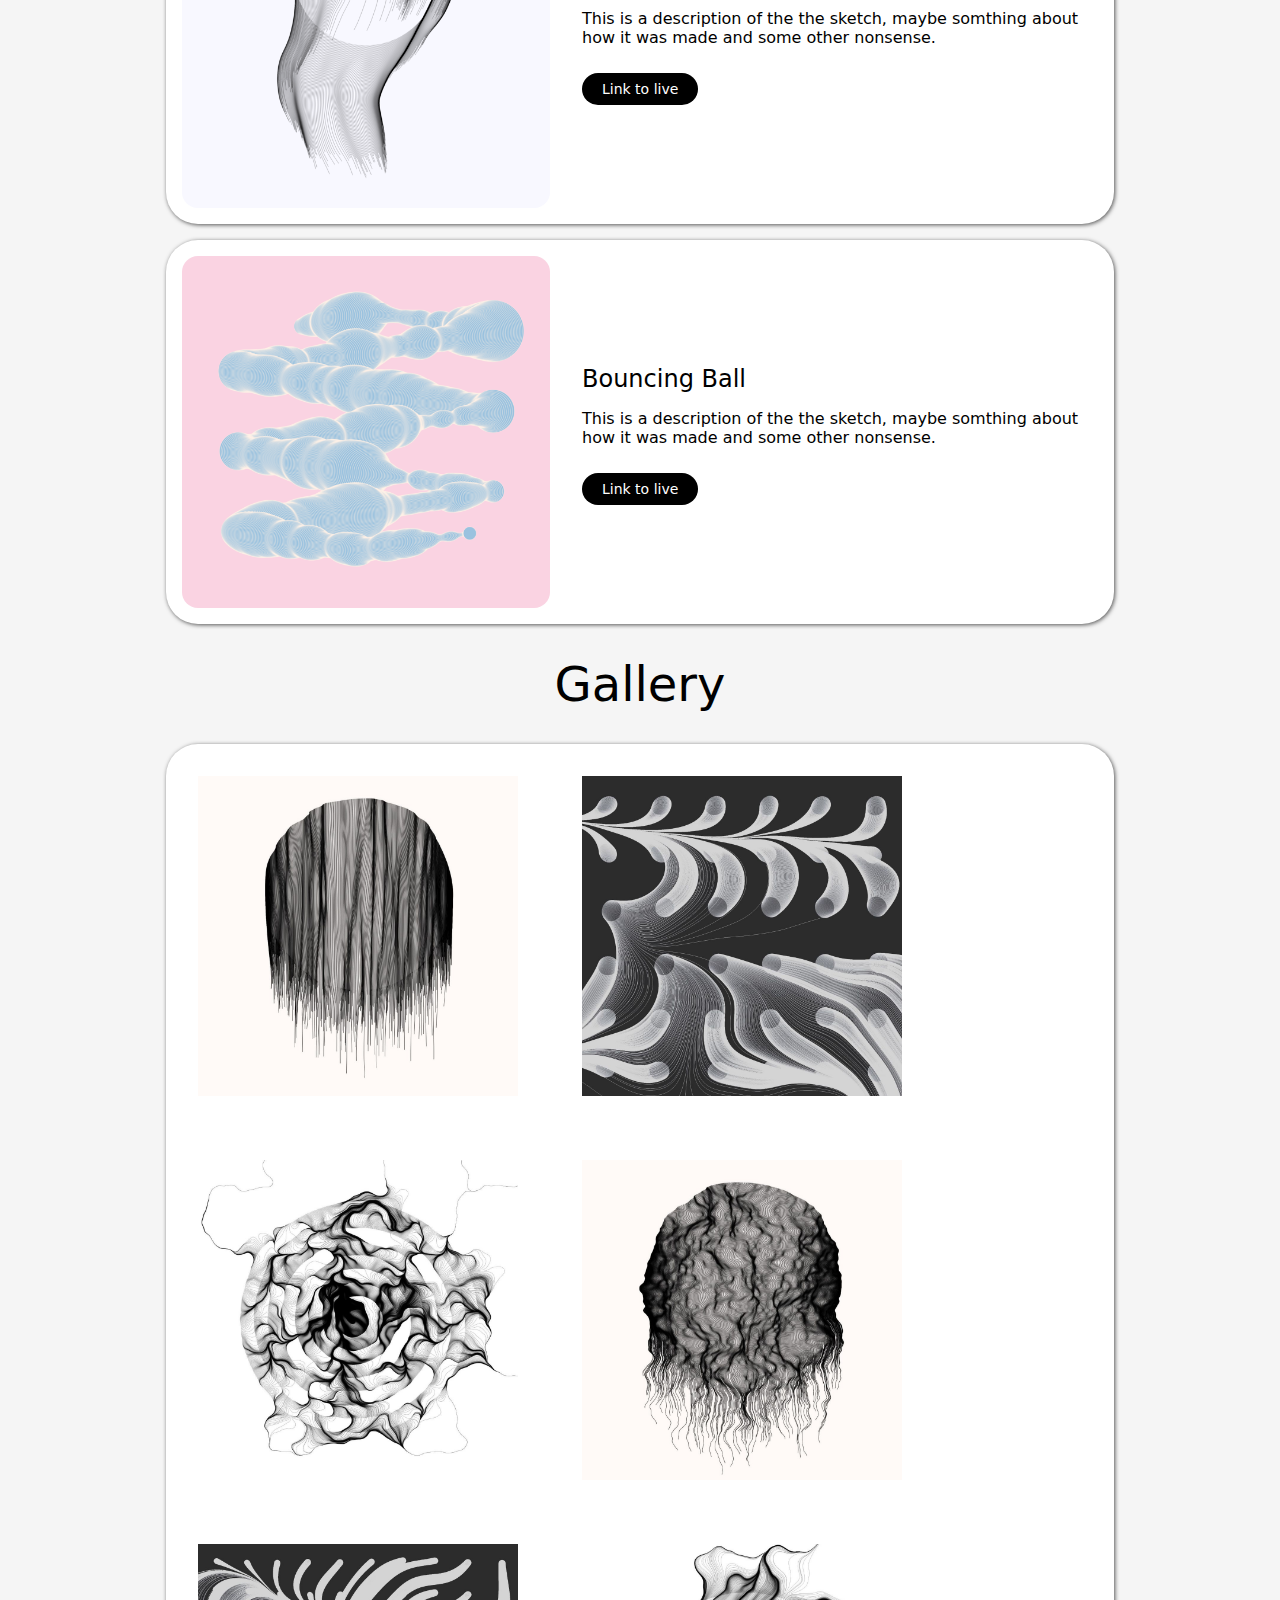
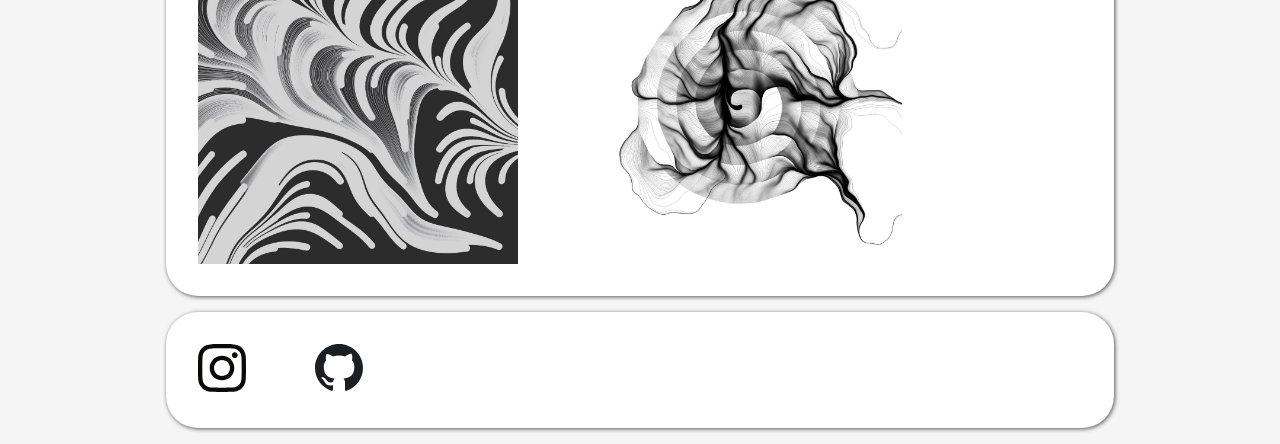
==== commit 00043cea: "added new script circle recursion" ====
--- a/index.html
+++ b/index.html
@@ -1,5 +1,6 @@
 <!DOCTYPE html>
 <html lang="en">
+
 <head>
     <meta charset="UTF-8">
     <meta http-equiv="X-UA-Compatible" content="IE=edge">
@@ -7,13 +8,14 @@
     <link rel="stylesheet" href="style.css">
     <title>P5 Sketches</title>
 </head>
+
 <body>
-
-    
     <h1>P5 Studies</h1>
     
-    <p>A colection of code sketches created using JavaScript and the P5.js library.<br>
-    Source code available via this GitHub Repository. </p>
+    <main id="page-description">
+        <p>A colection of code sketches created using JavaScript and the P5.js library.<br>
+            Source code available via this GitHub Repository. </p>     
+    </main>
 
     <main>
         <img id="hero-img" src="./images/2.jpg" alt="">
--- a/style.css
+++ b/style.css
@@ -41,6 +41,12 @@
 
 main:hover{
   box-shadow: 3px 3px 8px 0px #535353;
+}
+
+#page-description{
+  display: flex;
+  justify-content: center;
+  text-align: center;
 }
 
 .sketch-description{
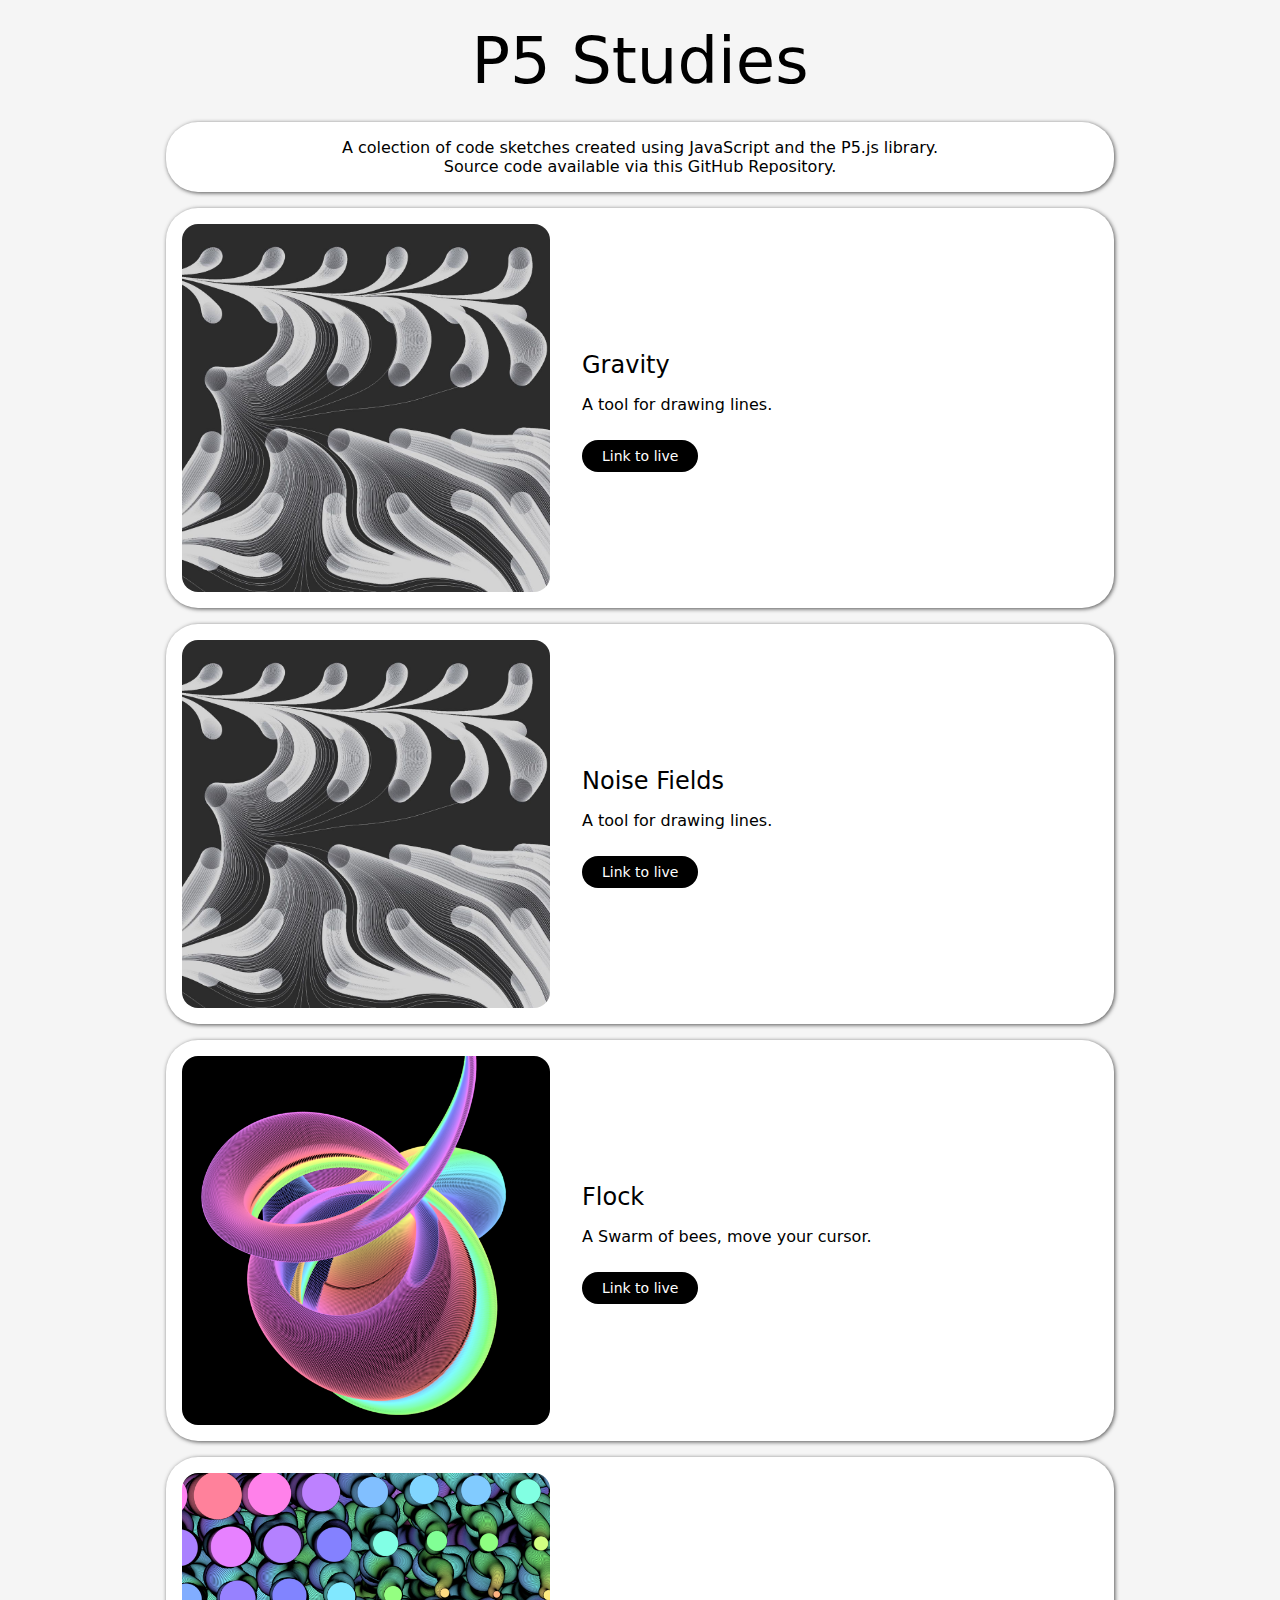
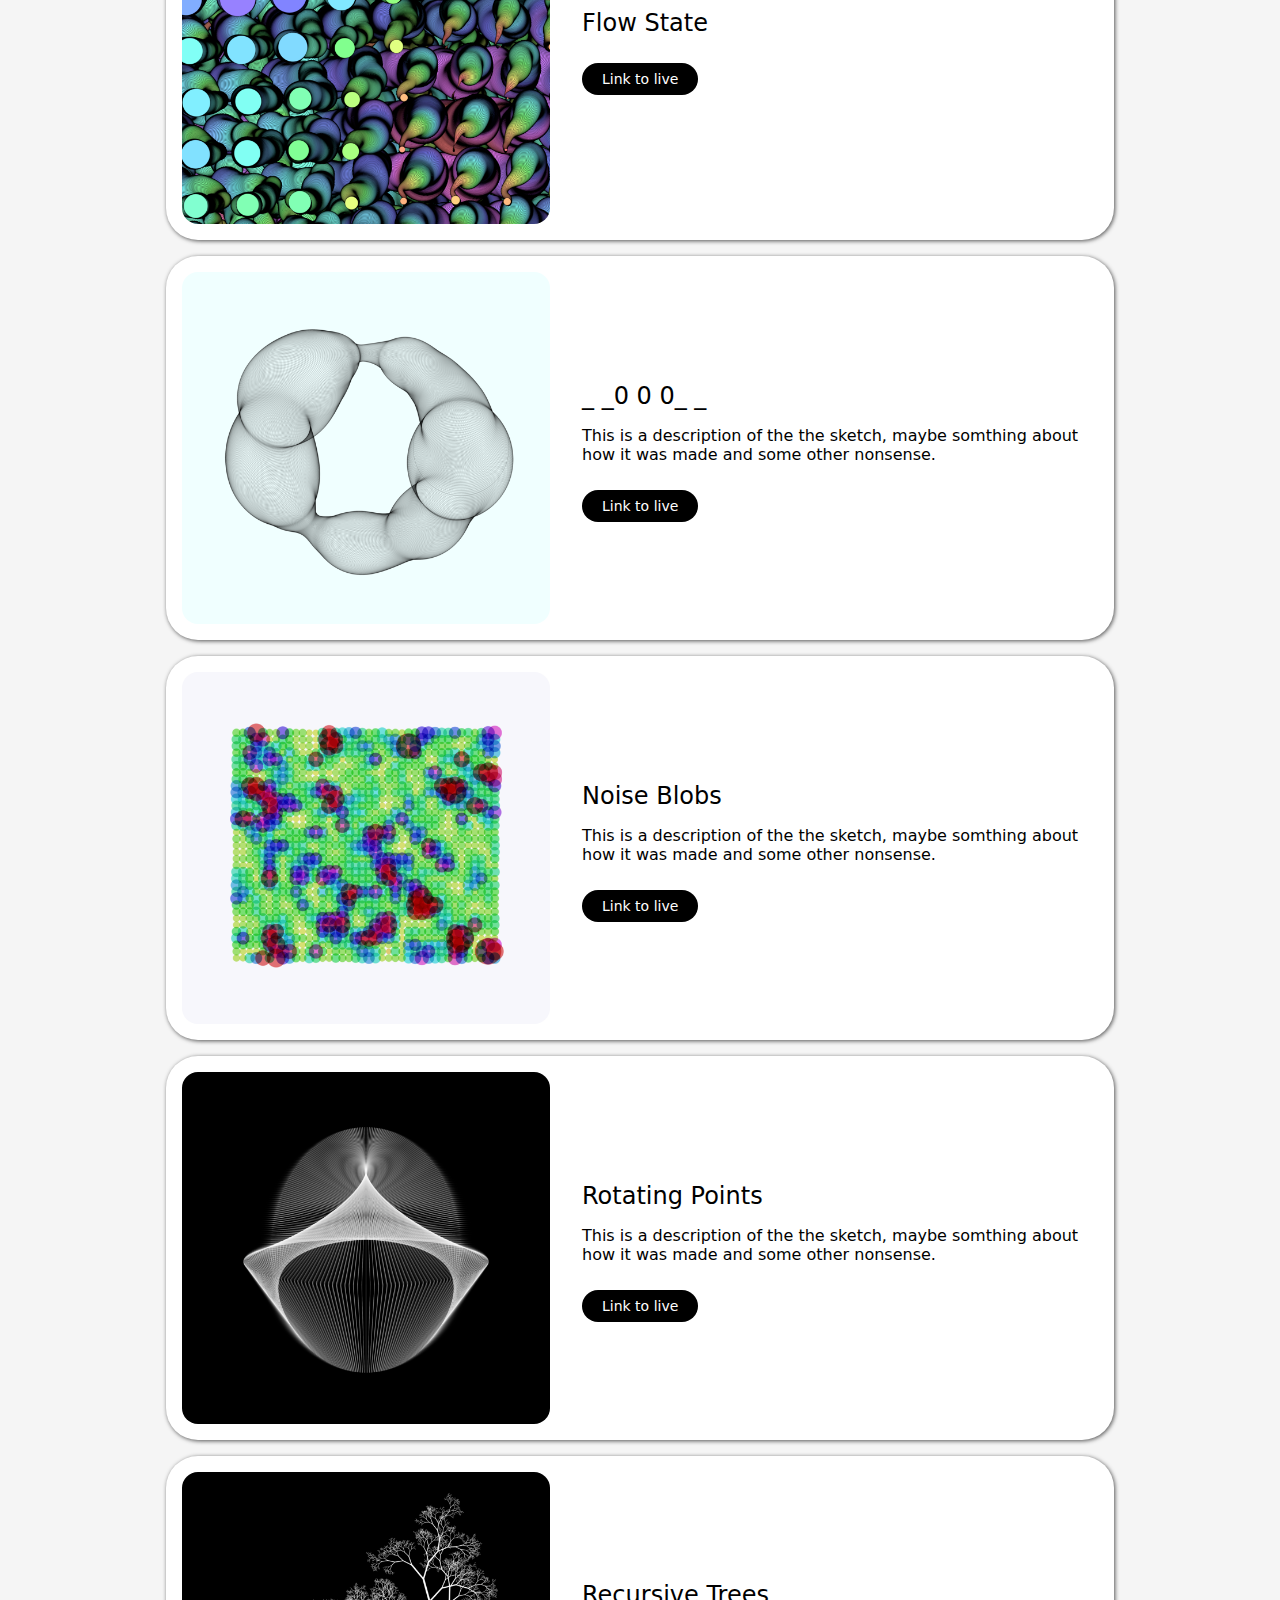
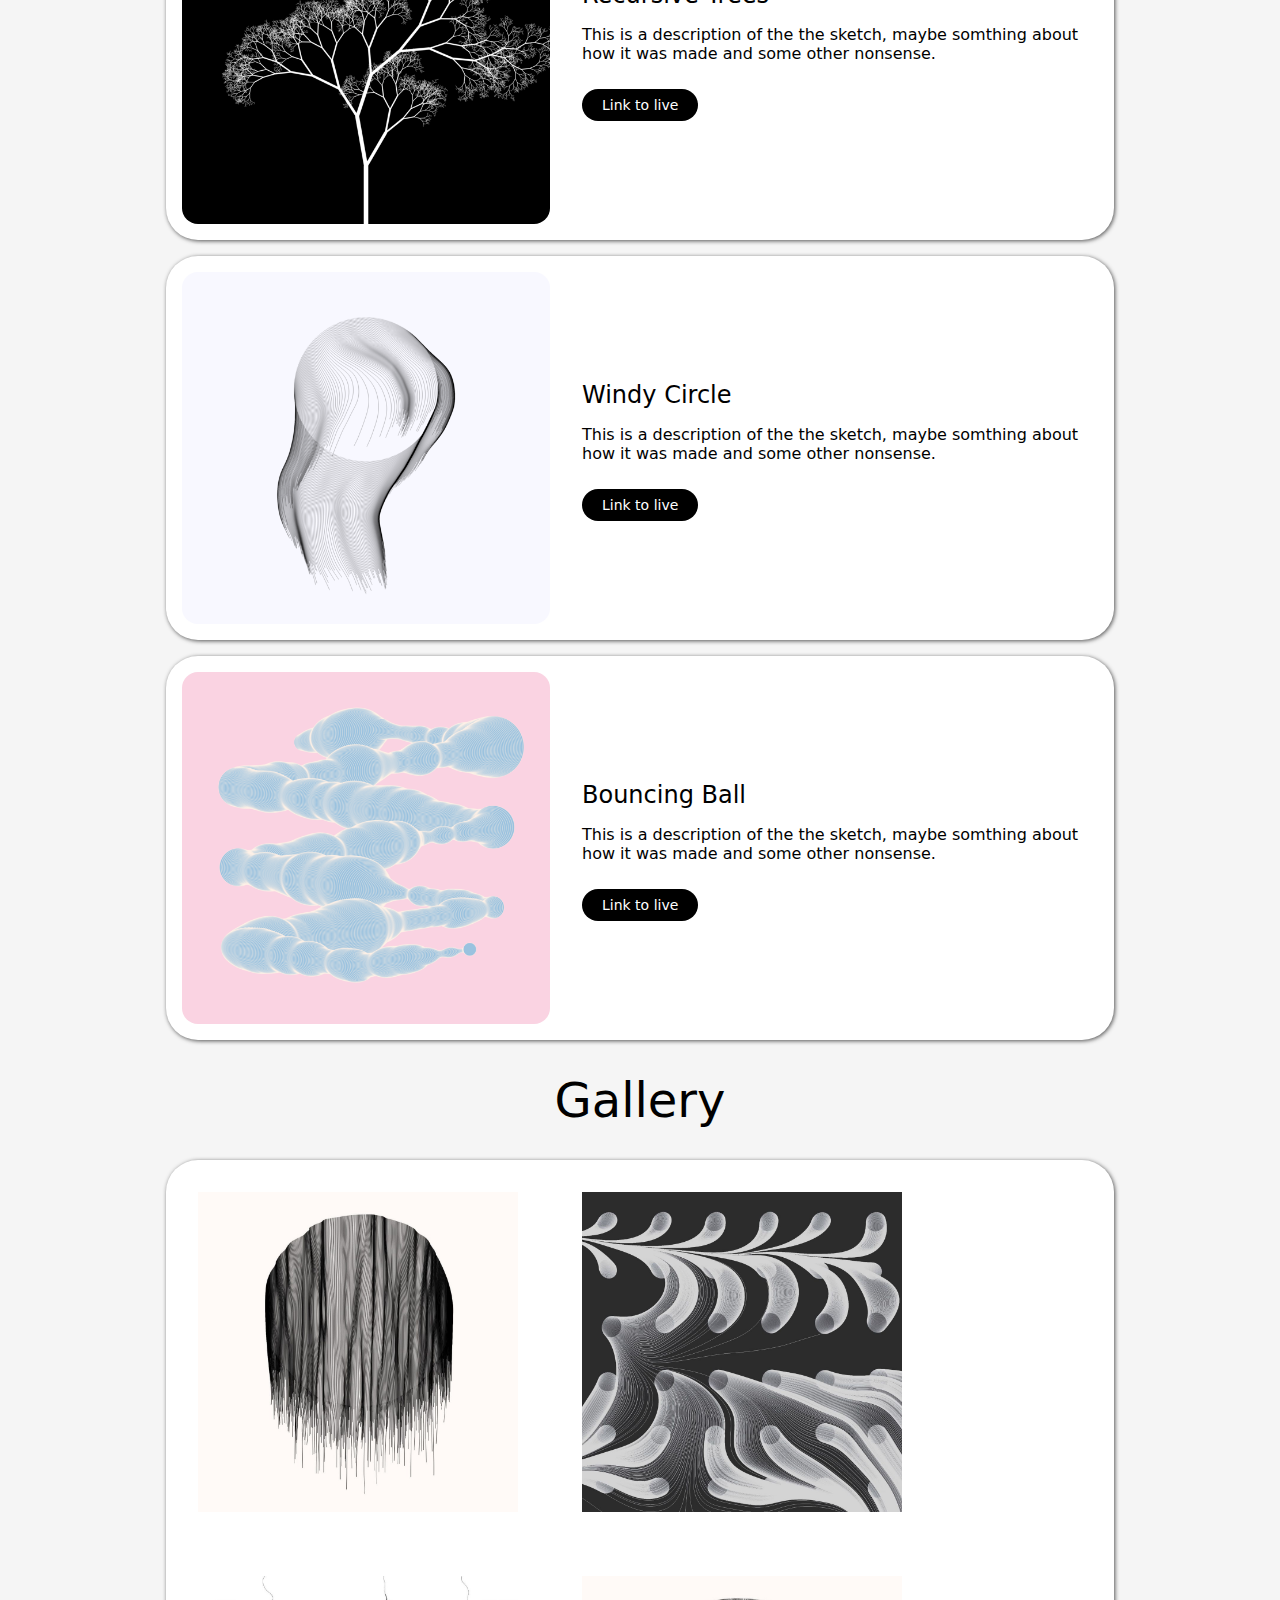
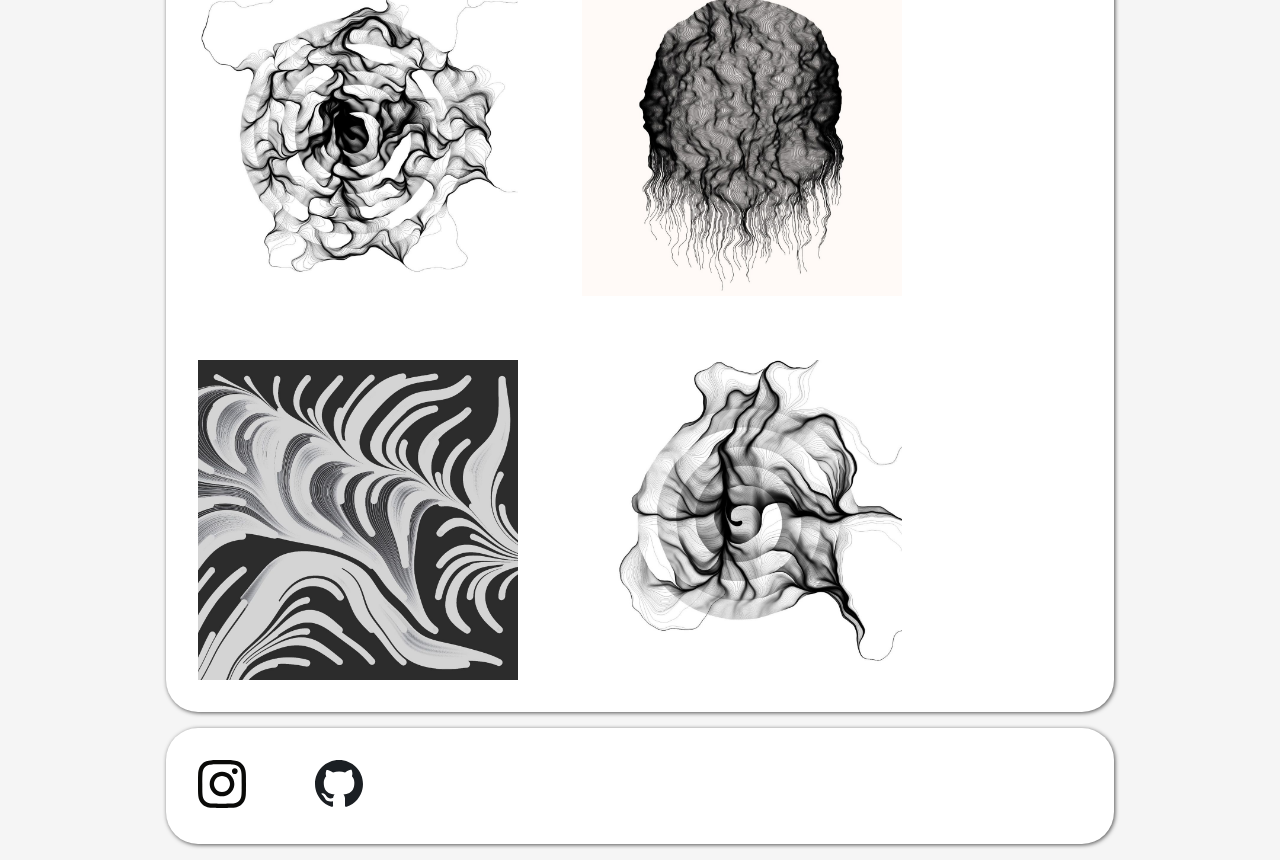
==== commit b828cdb7: "new sketch gravity" ====
--- a/index.html
+++ b/index.html
@@ -20,6 +20,17 @@
     <main>
         <img id="hero-img" src="./images/2.jpg" alt="">
         <div class="sketch-description">
+                <h2>Gravity</h2>
+                <p>
+                    A tool for drawing lines.
+                </p>
+                <a class="sketch-link" href="gravity/index.html" >Link to live </a>
+        </div>
+    </main>
+
+    <main>
+        <img id="hero-img" src="./images/2.jpg" alt="">
+        <div class="sketch-description">
                 <h2>Noise Fields</h2>
                 <p>
                     A tool for drawing lines.
@@ -35,7 +46,7 @@
                 <p>
                     A Swarm of bees, move your cursor.
                 </p>
-                <a class="sketch-link" href="gravity/index.html" >Link to live </a>
+                <a class="sketch-link" href="flock/index.html" >Link to live </a>
         </div>
     </main>
 
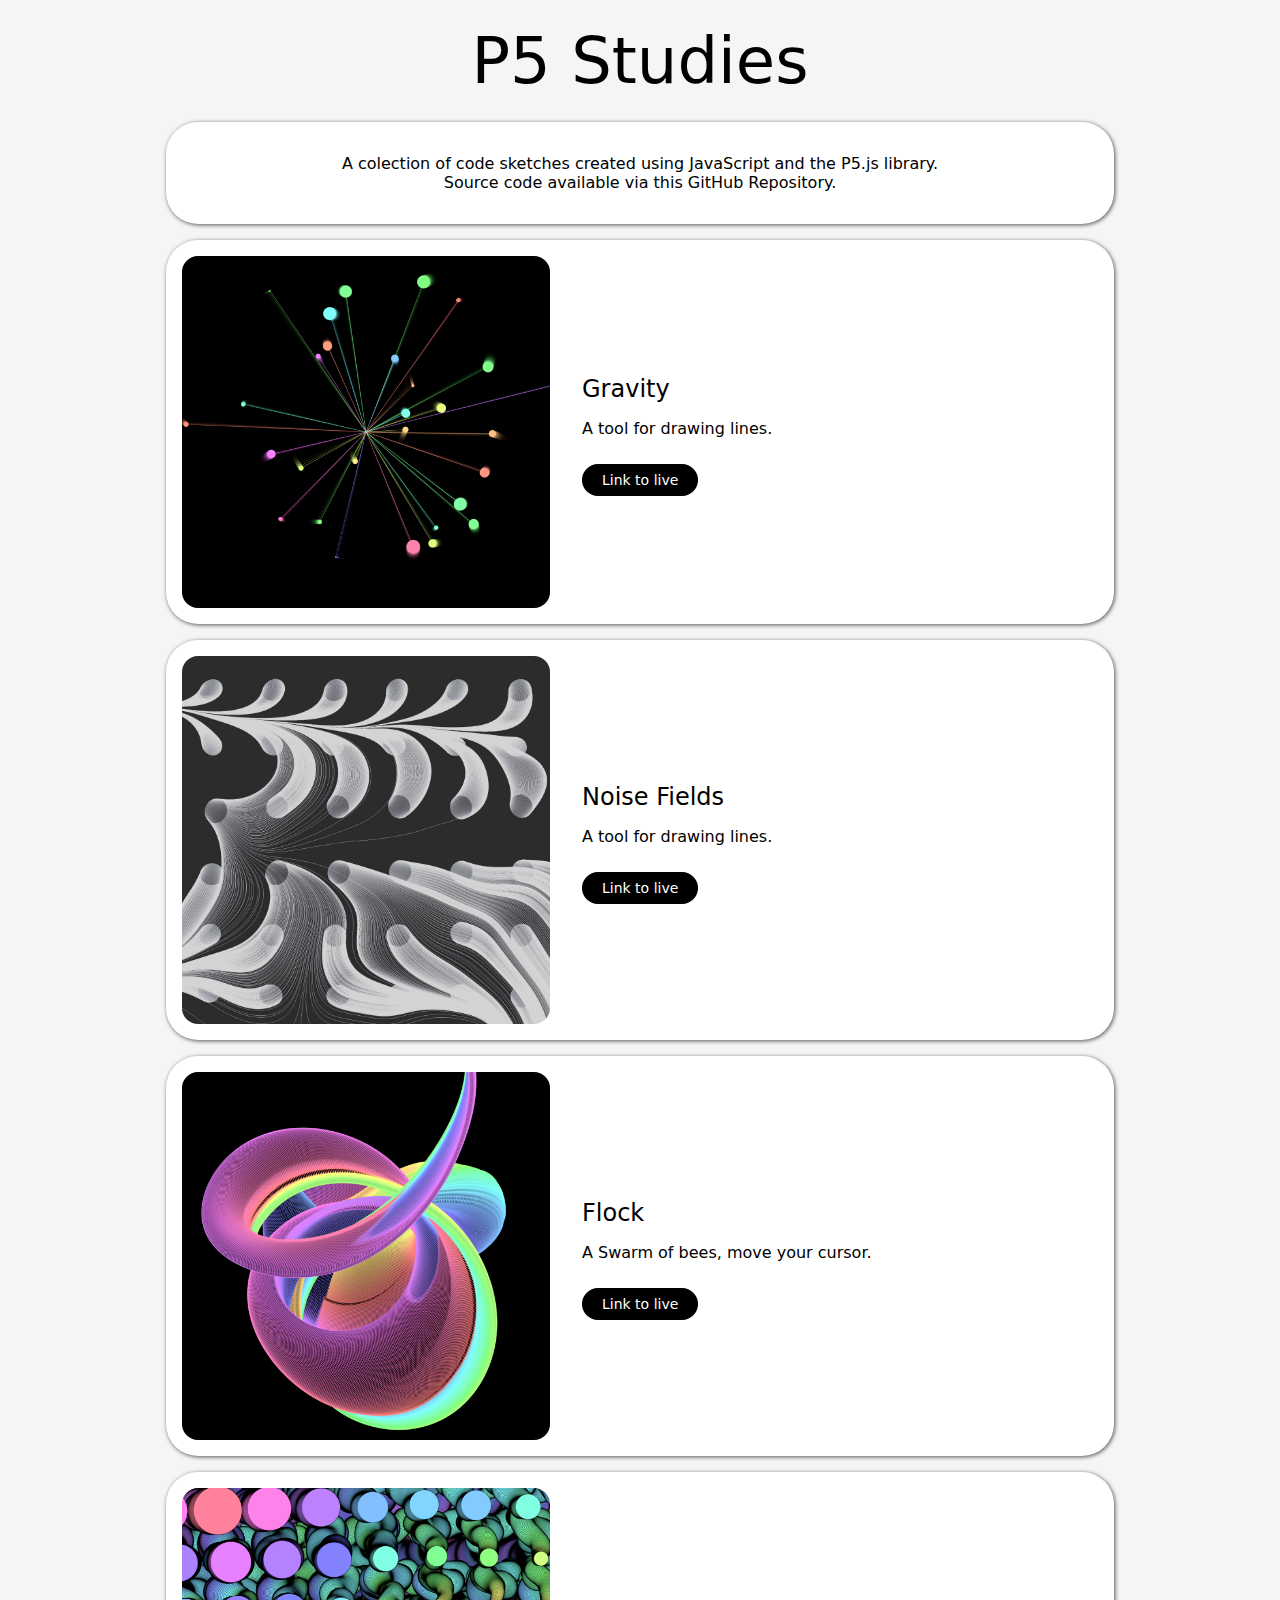
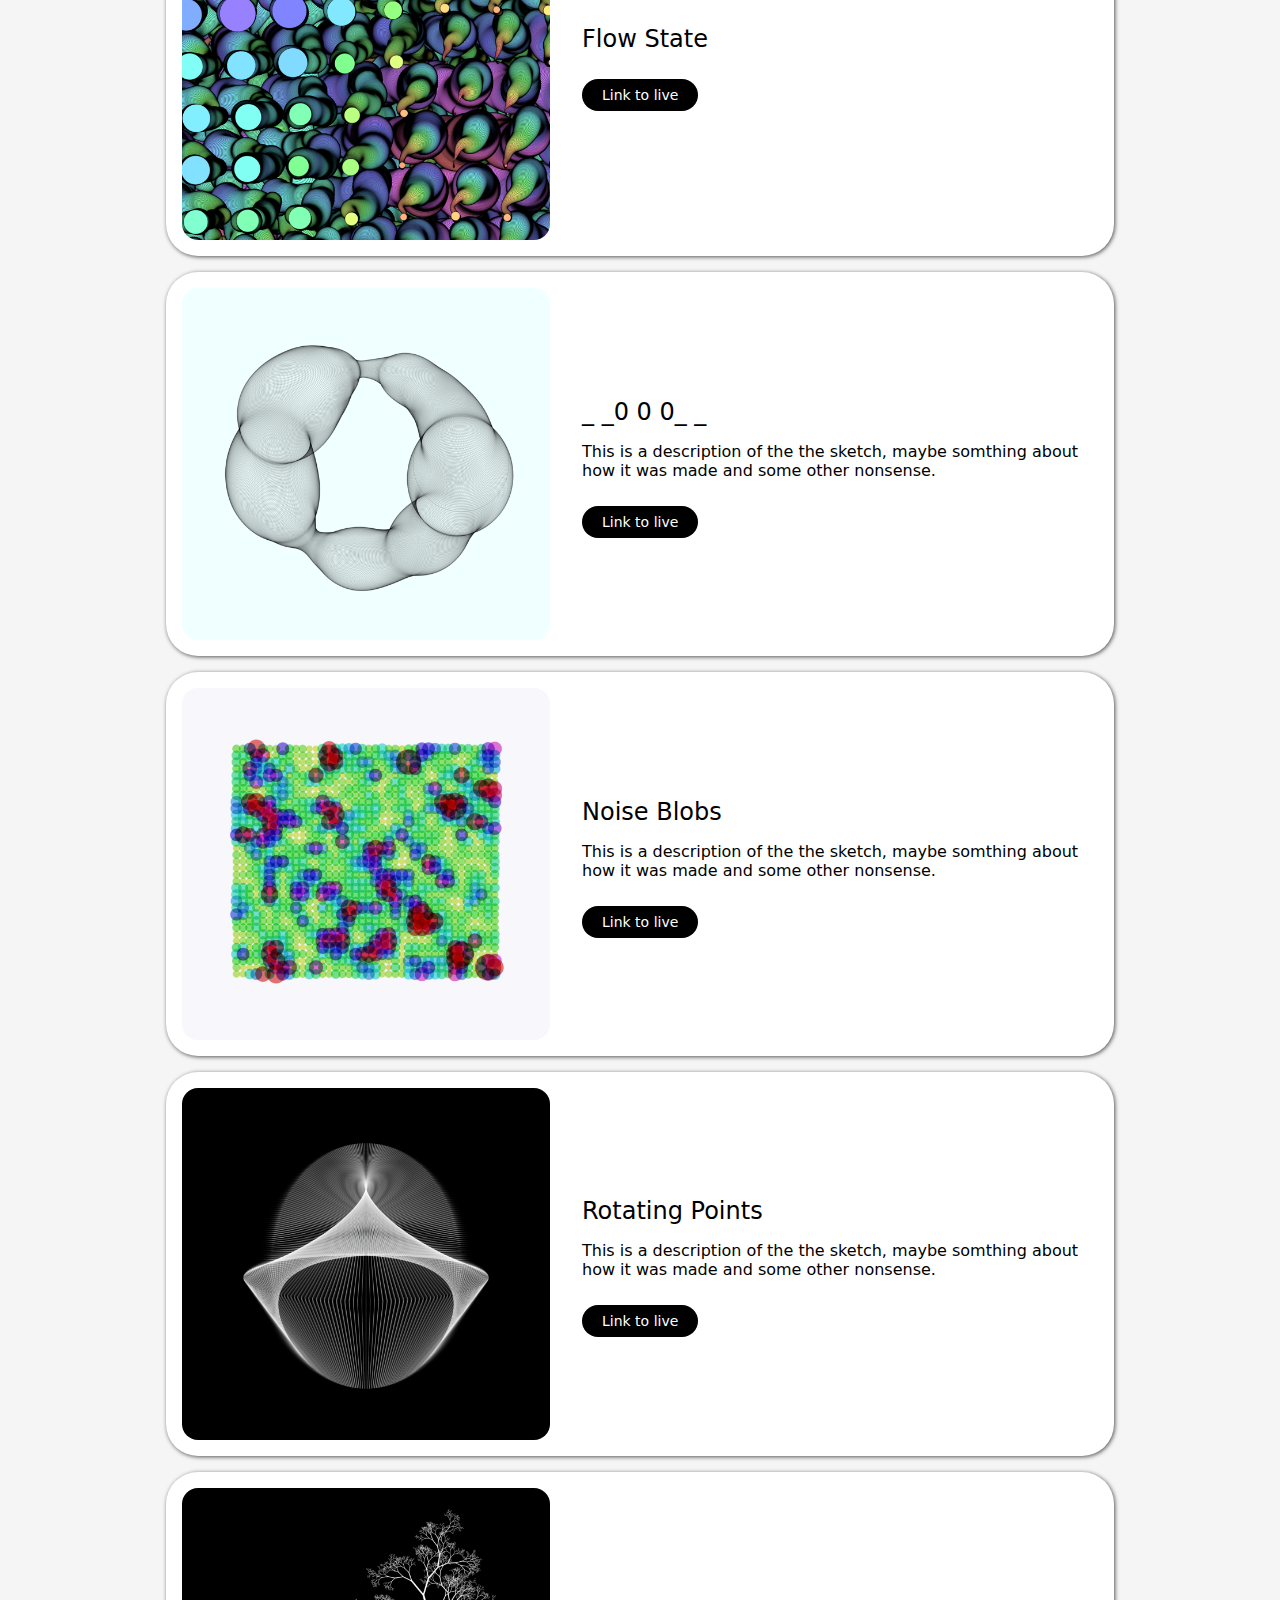
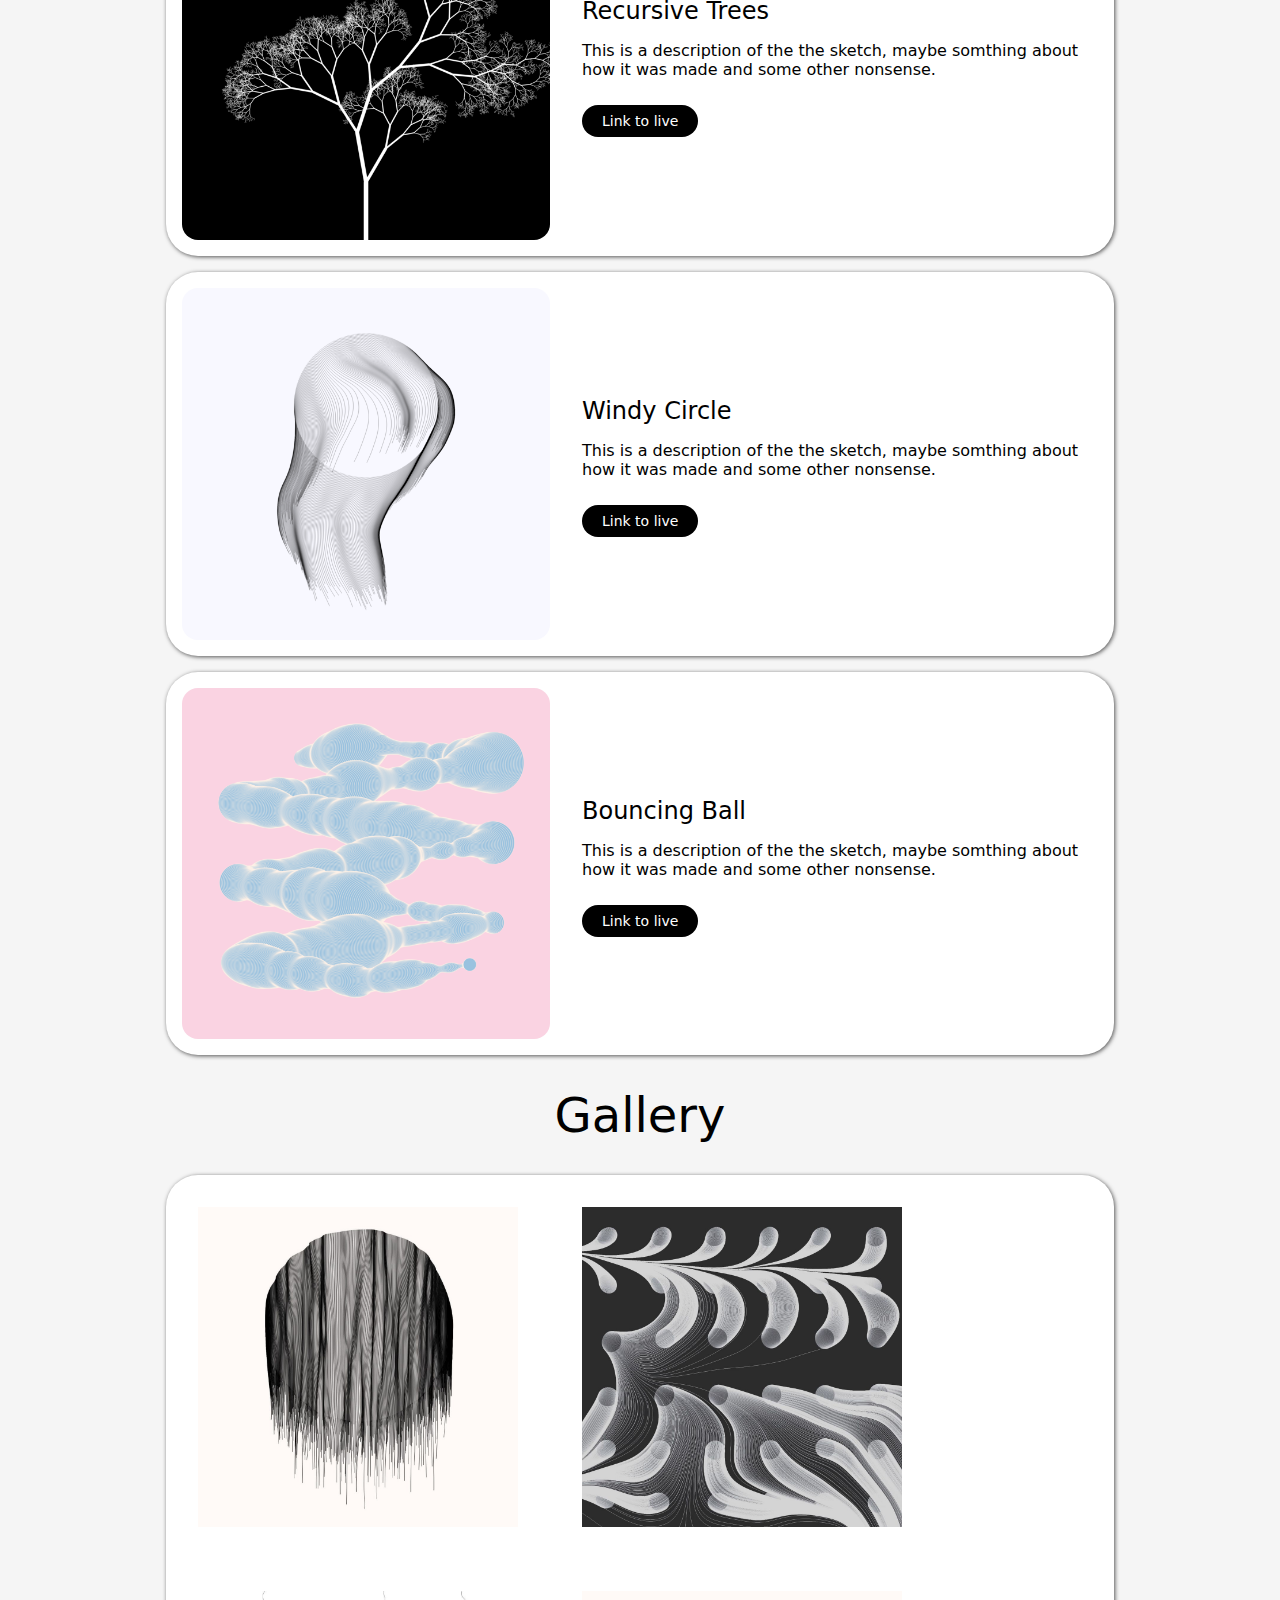
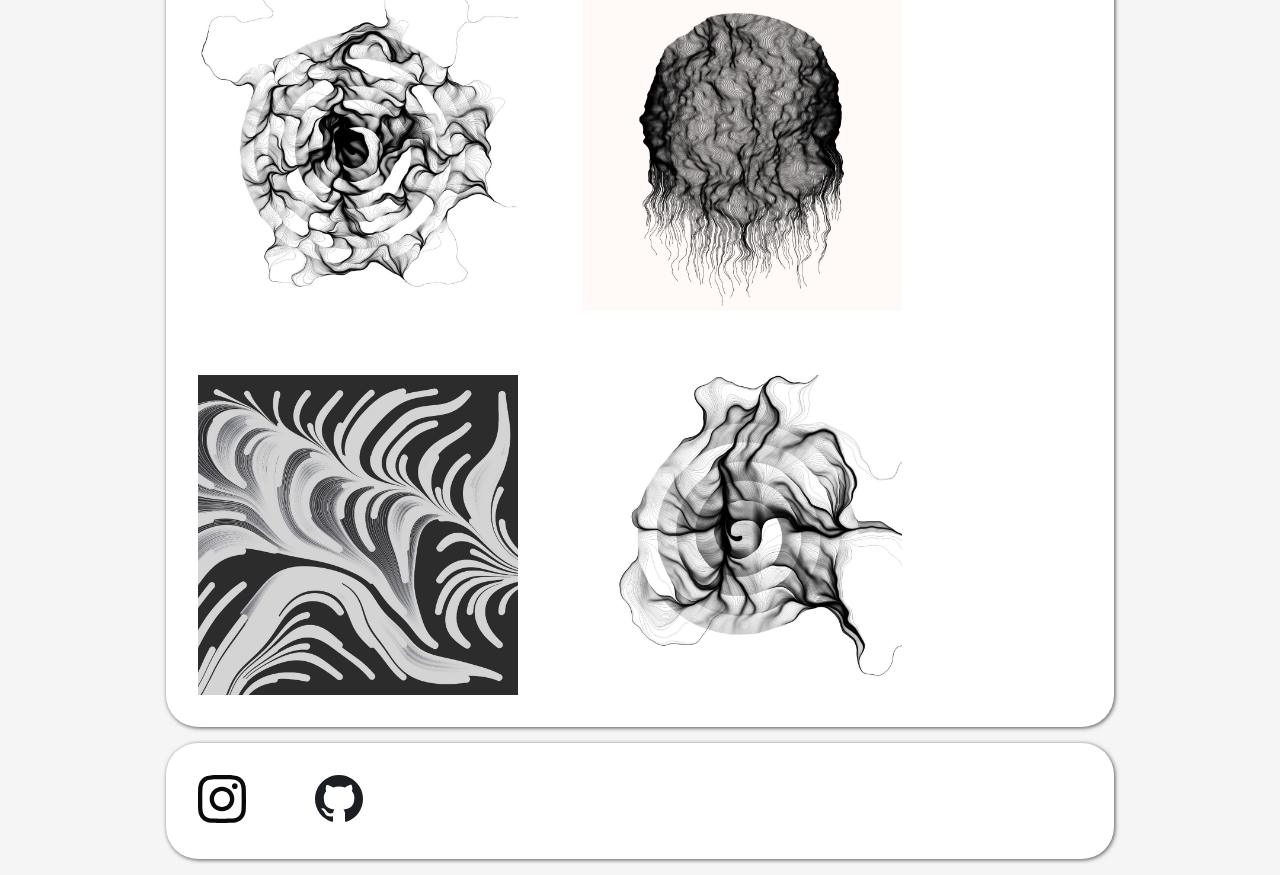
==== commit f85caf46: "sketch improvments" ====
--- a/index.html
+++ b/index.html
@@ -13,12 +13,12 @@
     <h1>P5 Studies</h1>
     
     <main id="page-description">
-        <p>A colection of code sketches created using JavaScript and the P5.js library.<br>
+        <p style="margin: 2em;">A colection of code sketches created using JavaScript and the P5.js library.<br>
             Source code available via this GitHub Repository. </p>     
     </main>
 
     <main>
-        <img id="hero-img" src="./images/2.jpg" alt="">
+        <img id="hero-img" src="./images/download (10).png" alt="">
         <div class="sketch-description">
                 <h2>Gravity</h2>
                 <p>
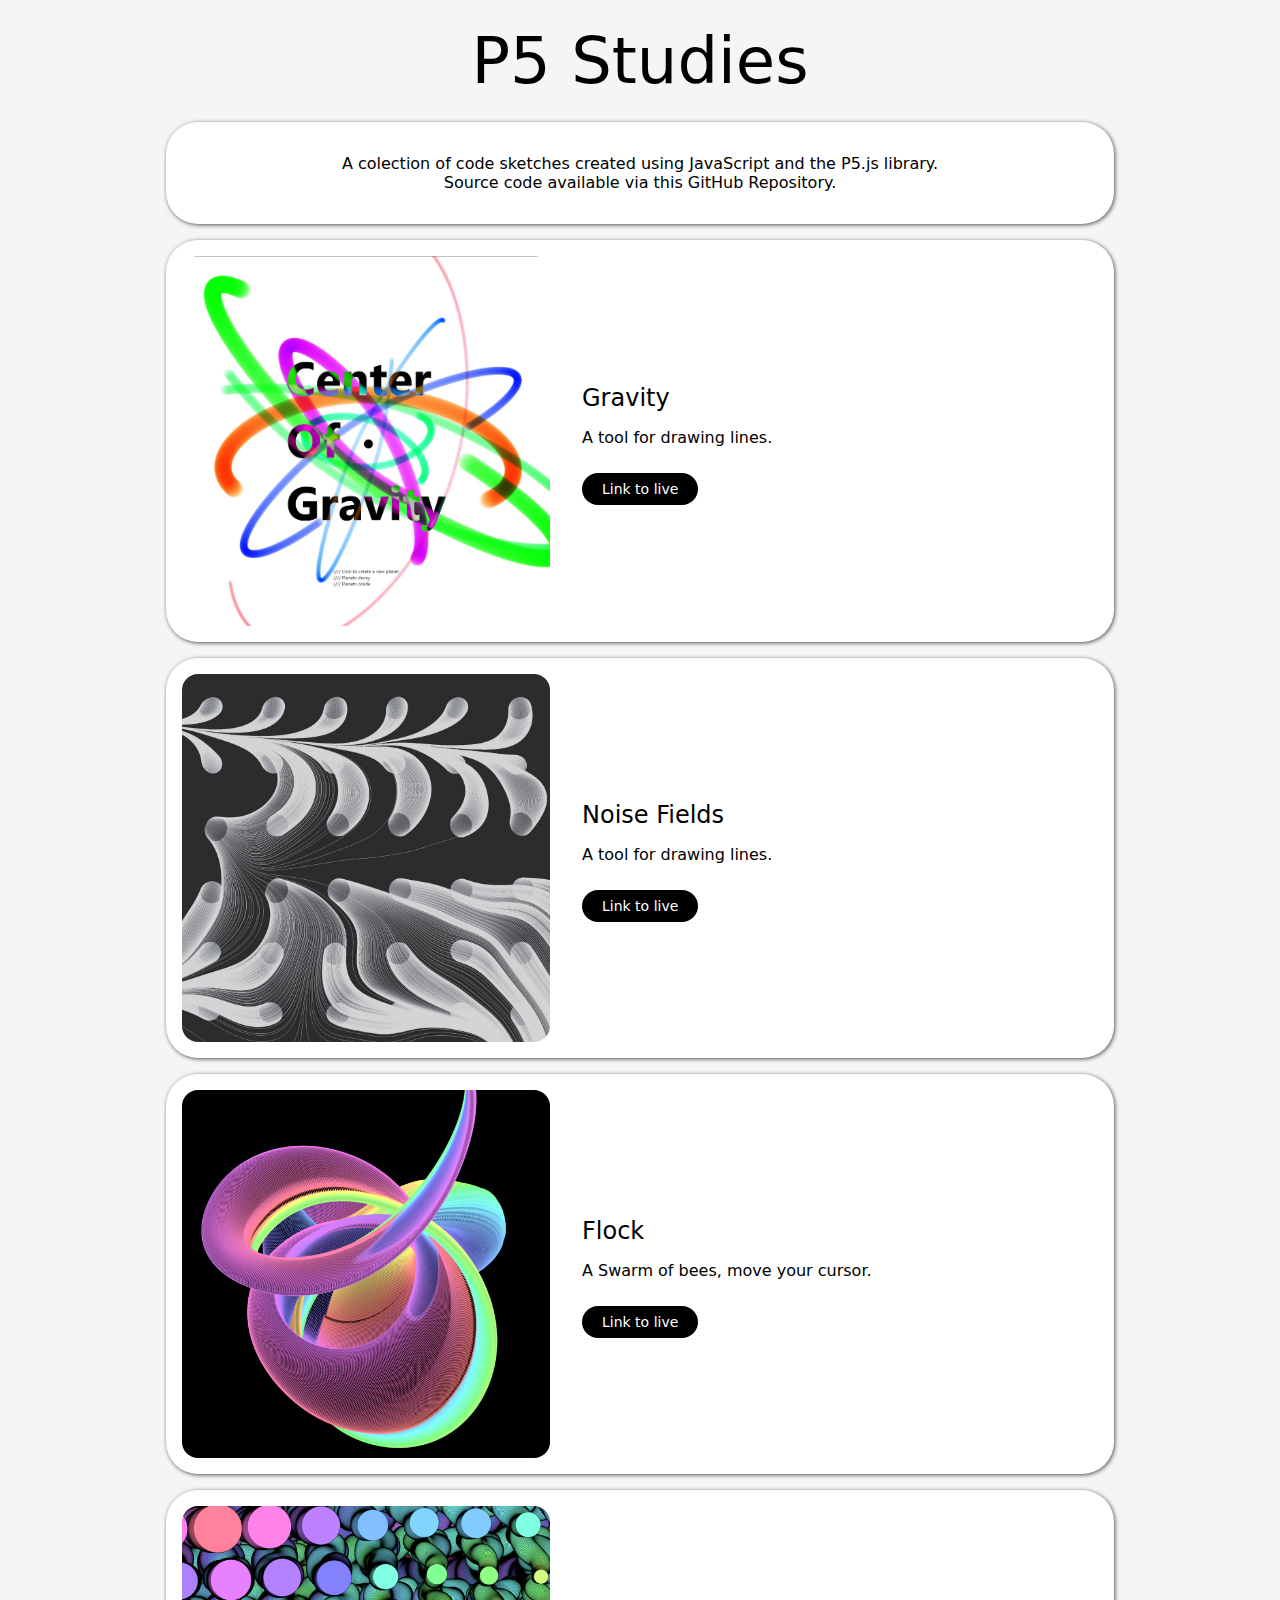
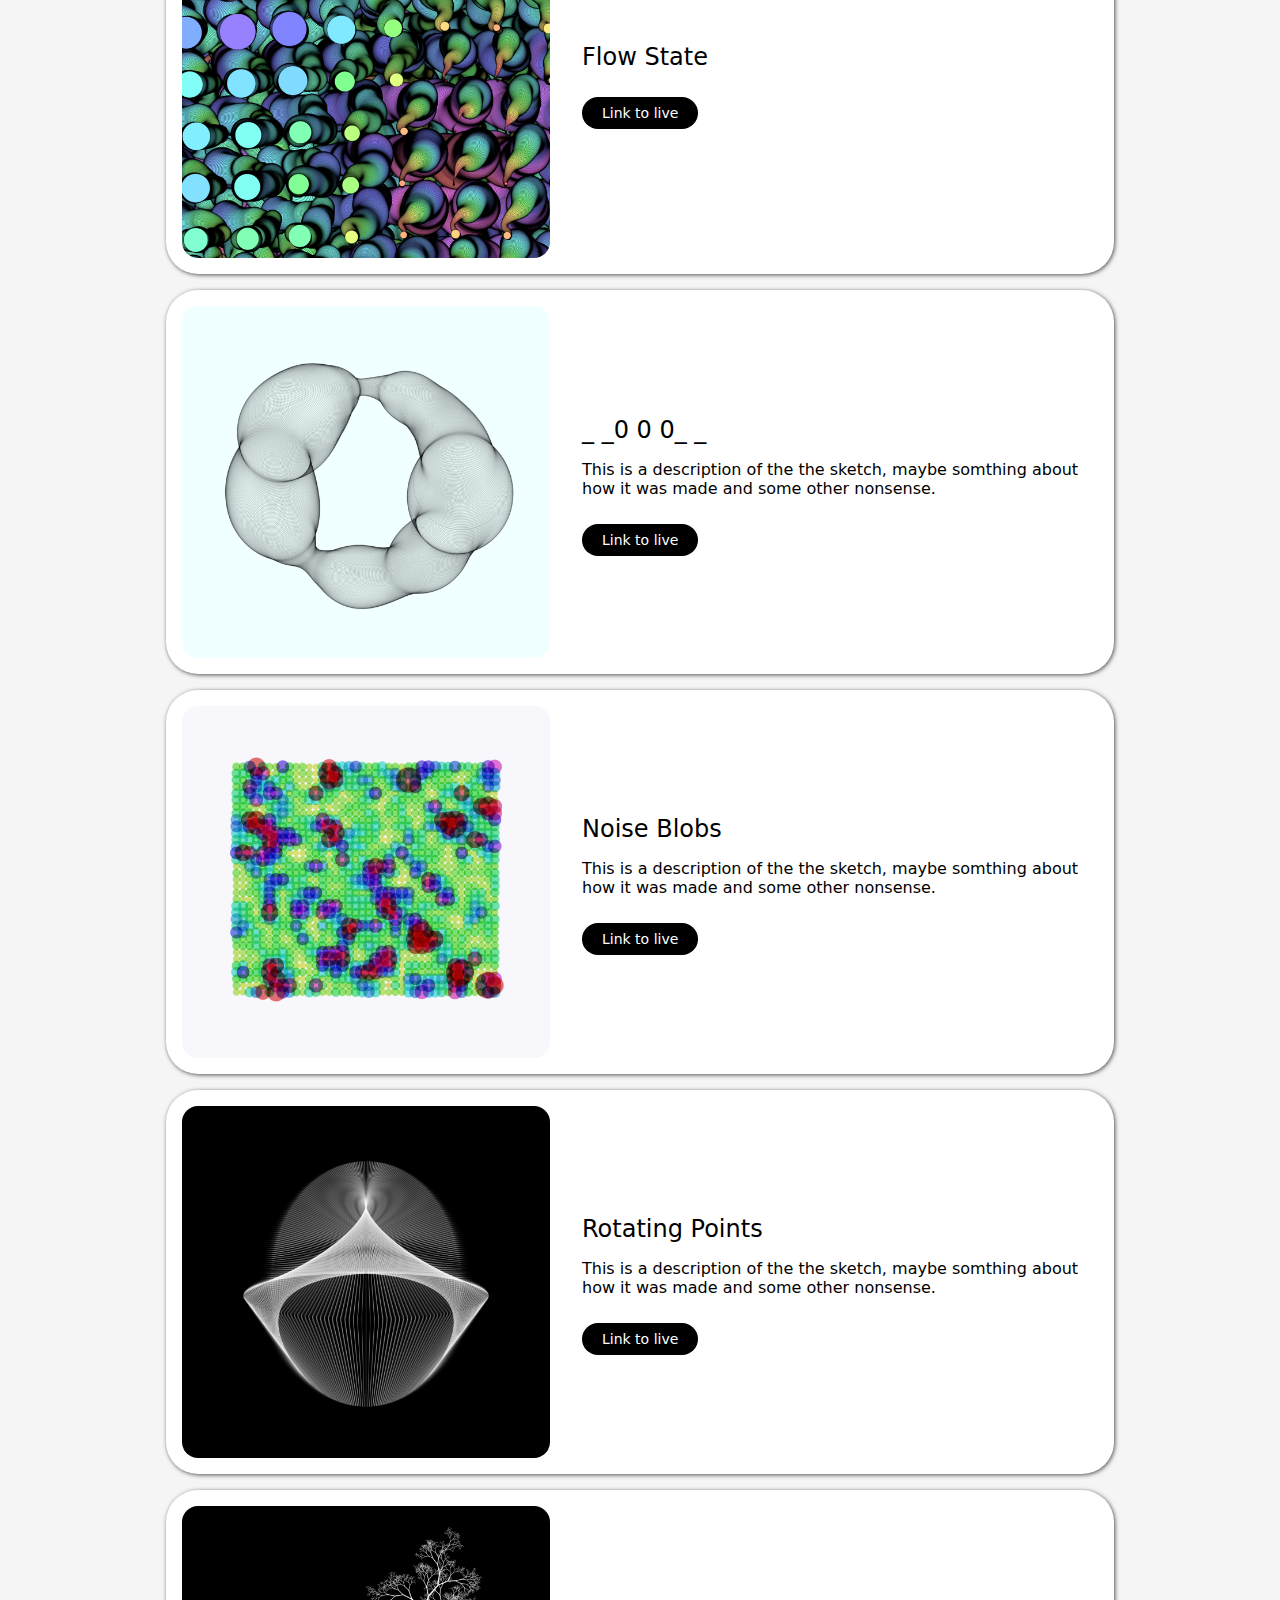
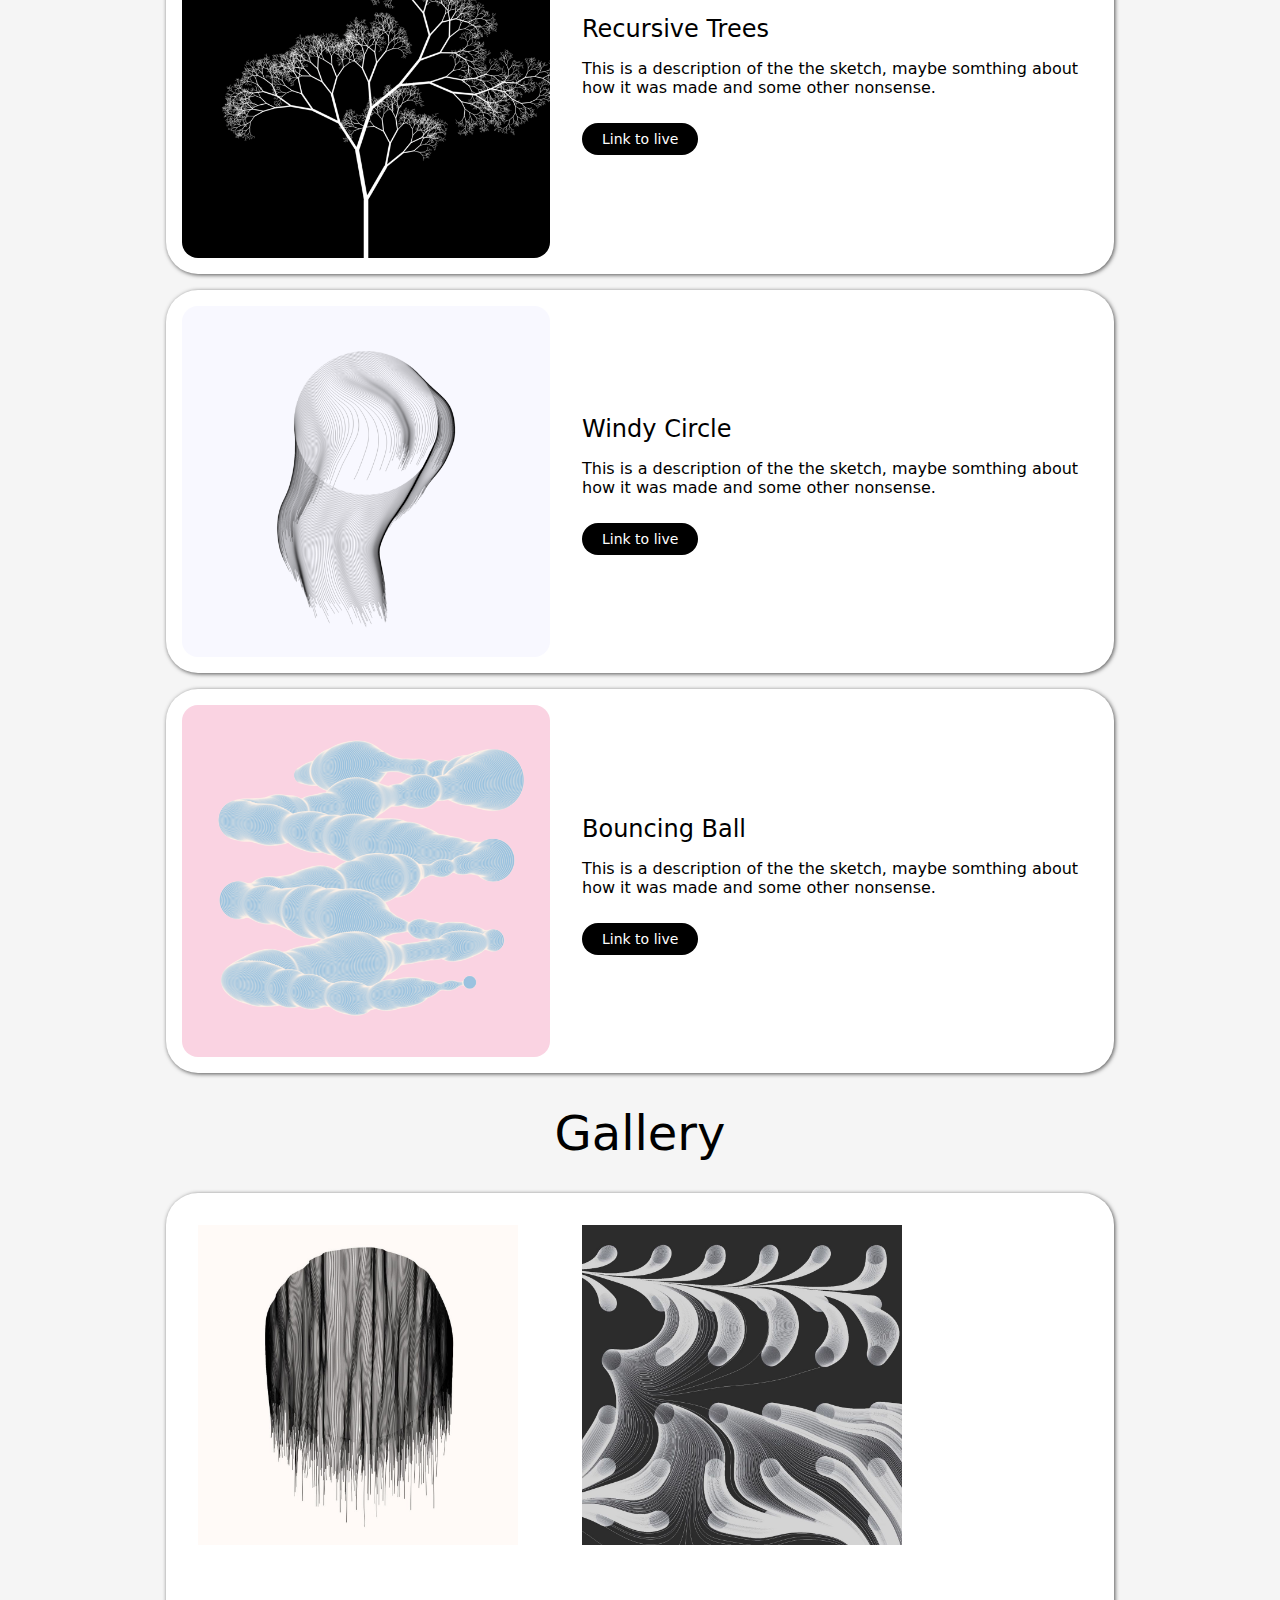
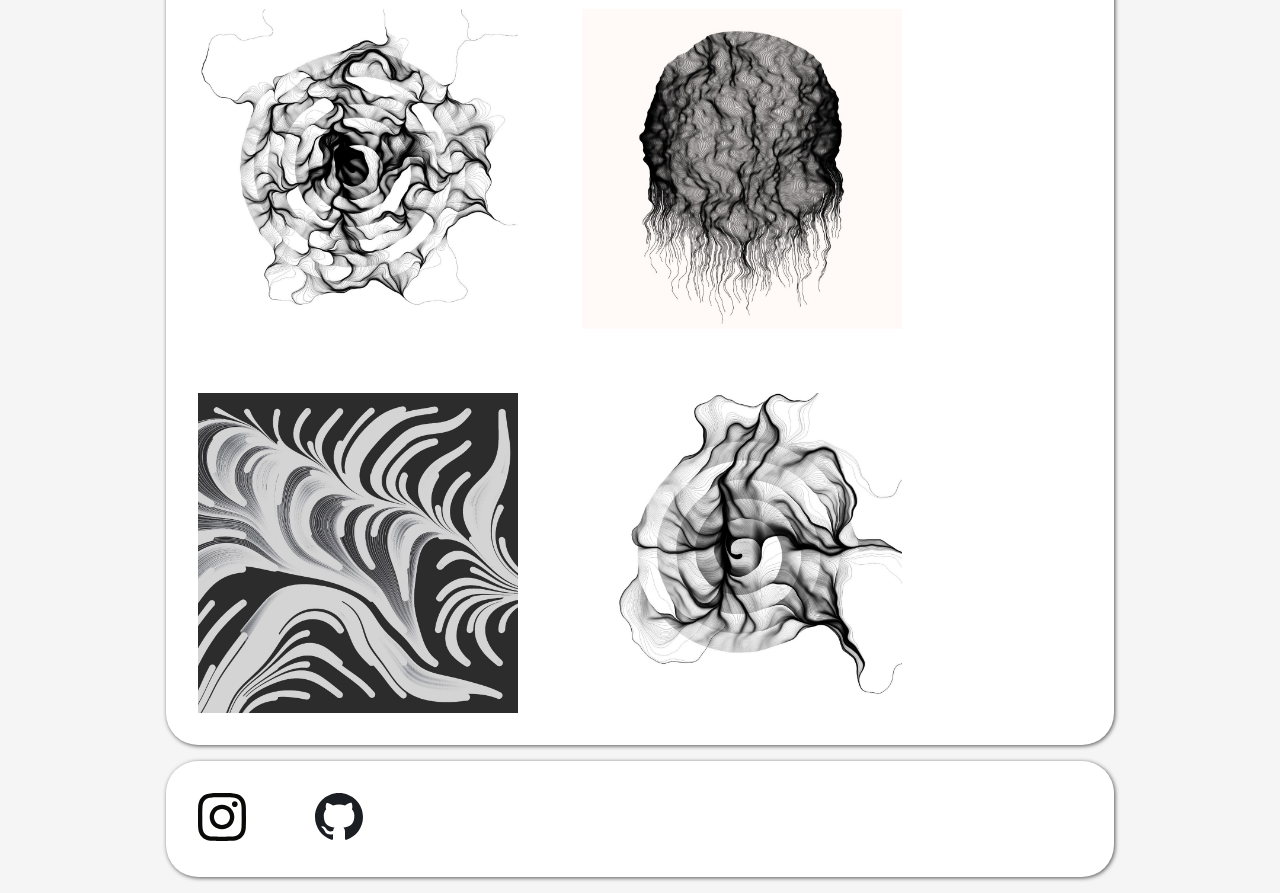
==== commit 7bbffaaa: "sketch improvments" ====
--- a/index.html
+++ b/index.html
@@ -18,7 +18,7 @@
     </main>
 
     <main>
-        <img id="hero-img" src="./images/download (10).png" alt="">
+        <img id="hero-img" src="./images/download(11).jpg" alt="">
         <div class="sketch-description">
                 <h2>Gravity</h2>
                 <p>
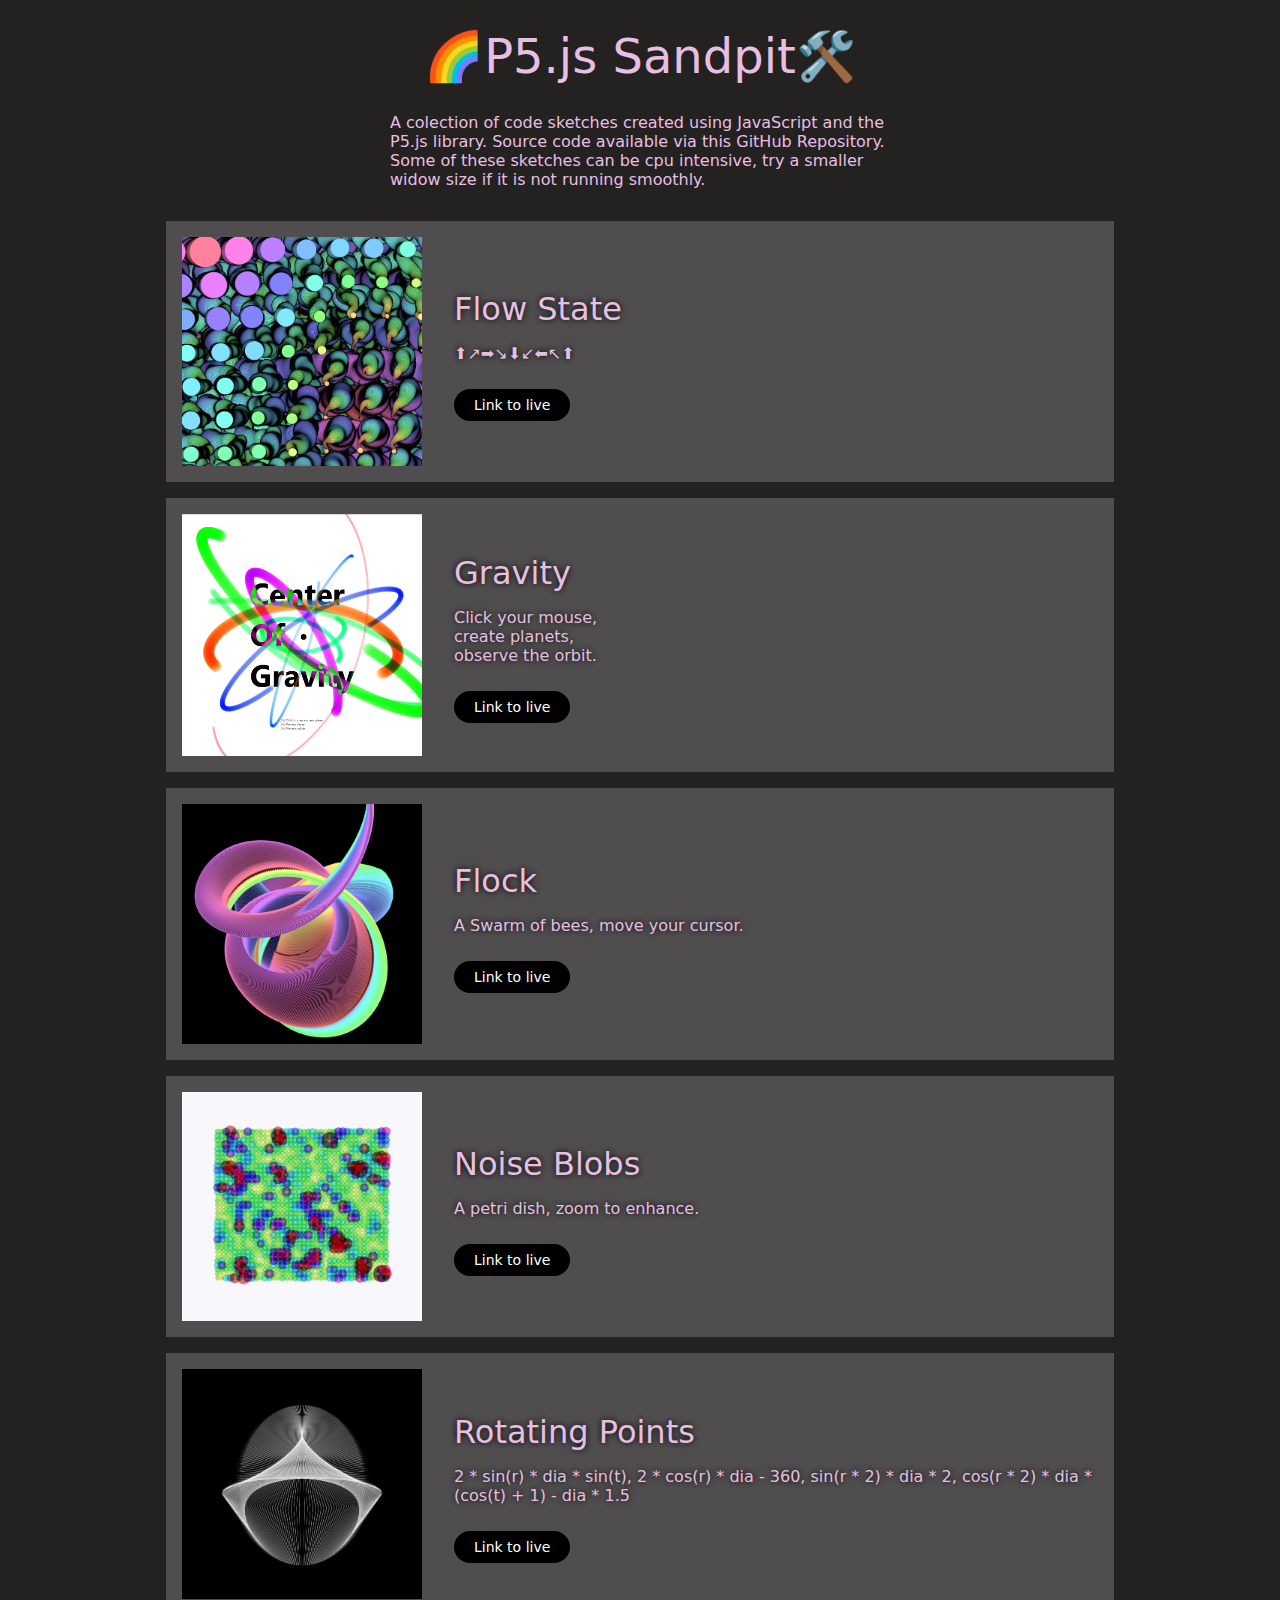
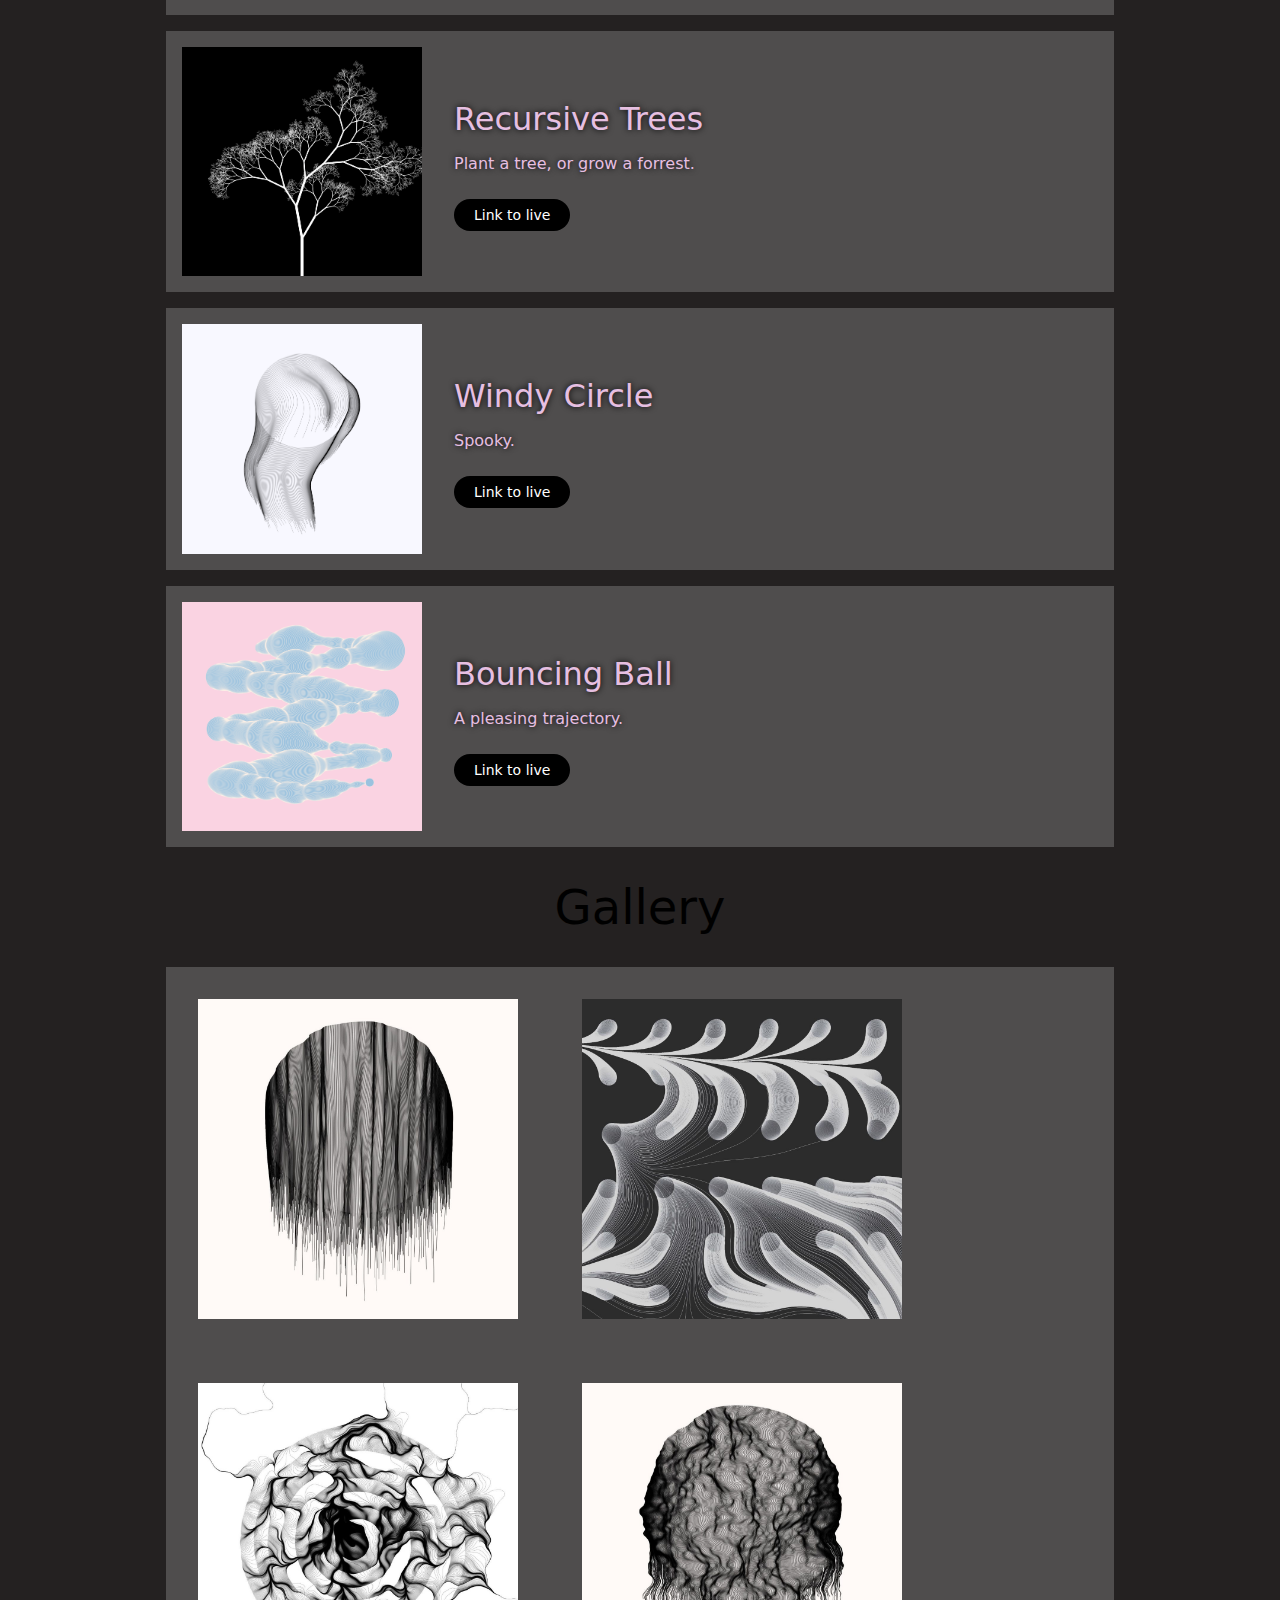
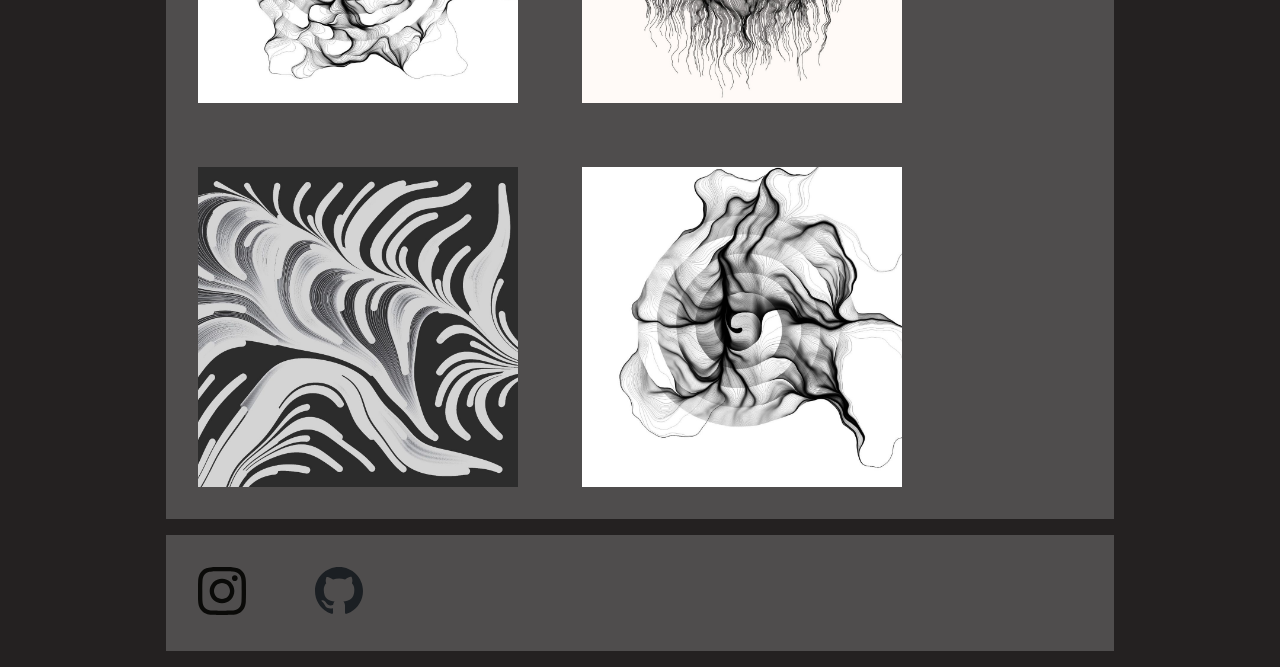
==== commit 567d122c: "sketch improvments, readme" ====
--- a/index.html
+++ b/index.html
@@ -10,25 +10,56 @@
 </head>
 
 <body>
-    <h1>P5 Studies</h1>
+    <main id="page-description">
+    <h1>🌈P5.js Sandpit🛠️</h1>
     
-    <main id="page-description">
-        <p style="margin: 2em;">A colection of code sketches created using JavaScript and the P5.js library.<br>
-            Source code available via this GitHub Repository. </p>     
+        <p >A colection of code sketches created using JavaScript and the P5.js library.
+            Source code available via this GitHub Repository. Some of these sketches can be cpu intensive, try a smaller widow size if it is not running smoothly.  </p>     
     </main>
 
+    <!-- <main>
+        <img id="hero-img" src="" alt="">
+        <div class="sketch-description">
+                <h2>New</h2>
+                <p>
+                    Text tool.
+                </p>
+                <a class="sketch-link" href="webgl/index.html" >Link to live </a>
+        </div>
+    </main>
+
+    <main>
+        <img id="hero-img" src="" alt="">
+        <div class="sketch-description">
+                <h2>New</h2>
+                <p>
+                    Text tool.
+                </p>
+                <a class="sketch-link" href="text/index.html" >Link to live </a>
+        </div>
+    </main> -->
+    <main>
+        <img id="hero-img" src="./images/download (9).png" alt="">
+        <div class="sketch-description">
+                <h2 >Flow State</h2>
+                <p>
+                    ⬆↗➡↘⬇↙⬅↖⬆
+                </p>
+                <a class="sketch-link" href="sea-of-spots/index.html" >Link to live </a>
+        </div>
+    </main>
     <main>
         <img id="hero-img" src="./images/download(11).jpg" alt="">
         <div class="sketch-description">
                 <h2>Gravity</h2>
                 <p>
-                    A tool for drawing lines.
+                    Click your mouse, <br/>create planets,<br/> observe the orbit.
                 </p>
                 <a class="sketch-link" href="gravity/index.html" >Link to live </a>
         </div>
     </main>
 
-    <main>
+    <!-- <main>
         <img id="hero-img" src="./images/2.jpg" alt="">
         <div class="sketch-description">
                 <h2>Noise Fields</h2>
@@ -37,7 +68,7 @@
                 </p>
                 <a class="sketch-link" href="noise fields/index.html" >Link to live </a>
         </div>
-    </main>
+    </main> -->
    
     <main>
         <img id="hero-img" src="./images/download (1).png" alt="">
@@ -49,35 +80,12 @@
                 <a class="sketch-link" href="flock/index.html" >Link to live </a>
         </div>
     </main>
-
-    <main>
-        <img id="hero-img" src="./images/download (9).png" alt="">
-        <div class="sketch-description">
-                <h2>Flow State</h2>
-                <p>
-                    
-                </p>
-                <a class="sketch-link" href="sea-of-spots/index.html" >Link to live </a>
-        </div>
-    </main>
-
-    <main>
-        <img id="hero-img" src="./images/download (8).png" alt="">
-        <div class="sketch-description">
-            <h2> _ _0 0 0_ _</h2>
-            <p>
-                This is a description of the the sketch, maybe somthing about how it was made and some other nonsense.
-            </p>
-            <a class="sketch-link" href="circle of circles/index.html">Link to live </a>
-        </div>
-    </main>
-
     <main>
         <img id="hero-img" src="./images/download (3).png" alt="">
         <div class="sketch-description">
             <h2>Noise Blobs</h2>
             <p>
-                This is a description of the the sketch, maybe somthing about how it was made and some other nonsense.
+                A petri dish, zoom to enhance.
             </p>
             <a class="sketch-link" href="colorful-noise-blobs/index.html">Link to live </a>
         </div>
@@ -88,7 +96,10 @@
         <div class="sketch-description">
             <h2>Rotating Points</h2>
             <p>
-                This is a description of the the sketch, maybe somthing about how it was made and some other nonsense.
+                2 * sin(r) * dia * sin(t),
+      2 * cos(r) * dia - 360,
+      sin(r * 2) * dia * 2,
+      cos(r * 2) * dia * (cos(t) + 1) - dia * 1.5
             </p>
             <a class="sketch-link" href="newthing/index.html">Link to live </a>
         </div>
@@ -99,7 +110,7 @@
         <div class="sketch-description">
             <h2>Recursive Trees</h2>
             <p>
-                This is a description of the the sketch, maybe somthing about how it was made and some other nonsense.
+                Plant a tree, or grow a forrest.
             </p>
             <a class="sketch-link" href="recursion/index.html">Link to live </a>
         </div>
@@ -110,7 +121,7 @@
         <div class="sketch-description">
             <h2>Windy Circle</h2>
             <p>
-                This is a description of the the sketch, maybe somthing about how it was made and some other nonsense.
+                Spooky.
             </p>
             <a class="sketch-link" href="windy circle/index.html">Link to live </a>
         </div>
@@ -121,7 +132,7 @@
         <div class="sketch-description">
             <h2>Bouncing Ball</h2>
             <p>
-                This is a description of the the sketch, maybe somthing about how it was made and some other nonsense.
+                A pleasing trajectory.
             </p>
             <a class="sketch-link" href="bouncing-ball/index.html">Link to live </a>
         </div>
--- a/style.css
+++ b/style.css
@@ -1,102 +1,104 @@
-html, body {
-  font-family: system-ui, -apple-system, BlinkMacSystemFont, 'Segoe UI', Roboto, Oxygen, Ubuntu, Cantarell, 'Open Sans', 'Helvetica Neue', sans-serif;
-  background-color: whitesmoke;
+html,
+body {
+  font-family: system-ui, -apple-system, BlinkMacSystemFont, "Segoe UI", Roboto,
+    Oxygen, Ubuntu, Cantarell, "Open Sans", "Helvetica Neue", sans-serif;
+  background-color: rgb(36, 33, 33);
   display: flex;
   flex-direction: column;
   align-items: center;
   box-sizing: border-box;
 }
 
-h1{
-  font-size: 4em;
+h1 {
+  font-size: 3em;
   margin: 0.25em;
-  font-weight: normal;
+  font-weight: 500;
 }
 
-h2{
+h2 {
   font-weight: lighter;
   font-size: x-large;
   margin: 0;
-  
 }
 
-header{
-display: flex;
-flex-direction: column;
-align-items: center;
-text-align: center;
+header {
+  display: flex;
+  flex-direction: column;
+  align-items: center;
+  text-align: center;
 }
 
-main{
+main {
   flex: 1;
   display: flex;
   align-items: center;
   flex-wrap: wrap;
-  background-color: rgb(255, 255, 255);
+  background-color: rgba(255, 255, 255, 0.2);
   margin: 0.5em;
-  border-radius: 2em;
+  border-radius: 0em;
   width: 75%;
-  box-shadow: 1px 1px 4px 0px #535353;
+
+  color: rgb(230, 191, 225);
 }
 
-main:hover{
-  box-shadow: 3px 3px 8px 0px #535353;
+#page-description {
+  display: flex;
+  justify-content: center;
+  max-width: 500px;
+  background-color: rgb(245, 245, 245, 0);
+  box-shadow: 0;
 }
 
-#page-description{
-  display: flex;
-  justify-content: center;
-  text-align: center;
+.sketch-description {
+  text-shadow: 0 0 6px black;
+
+  margin: 1em;
+  flex: 1;
+  min-width: 150px;
+}
+.sketch-description > h2 {
+  font-size: 2em;
 }
 
-.sketch-description{
-margin: 1em;
-flex: 1;
-min-width: 150px;
-}
-
-.sketch-description>p{
+.sketch-description > p {
   margin-top: 1em;
   margin-bottom: 2em;
 }
 
-#page-intro{
-margin: 2em;
-}
-
-.gallery-img{
+.gallery-img {
   width: 20em;
   /* margin: 3em; */
 }
 
-#hero-img{
-width: 23em;
-border-radius: 1em;
-margin: 1em;
+#hero-img {
+  width: 15em;
+
+  margin: 1em;
 }
 
-#gallery>img{
+#gallery > img {
   margin: 2em;
 }
 
-#sketch-menu{
+#sketch-menu {
   margin: 3em;
   margin-left: 0;
 }
 
-.sketch-menu-item, a{
+.sketch-menu-item,
+a {
   font-size: x-large;
   font-weight: 300;
   text-decoration: none;
-  color: black
+  color: black;
 }
 
-.sketch-menu-item{
+.sketch-menu-item {
   text-decoration: none;
-  color: rgb(255, 0, 221)
+  color: rgb(230, 191, 225);
 }
 
-#social-links>img{
+#social-links > img {
   width: 3em;
   margin: 2em;
 }
@@ -111,11 +113,10 @@
   font-size: 14px;
   background: #000000;
   text-decoration: none;
-  
 }
 
 .sketch-link:hover {
-  background: #ff14ff;
-  border-color: #ff14ff ;
+  color: rgb(230, 191, 225);
+  box-shadow: 3px 3px 0 rgb(230, 191, 225);
   text-decoration: none;
 }
